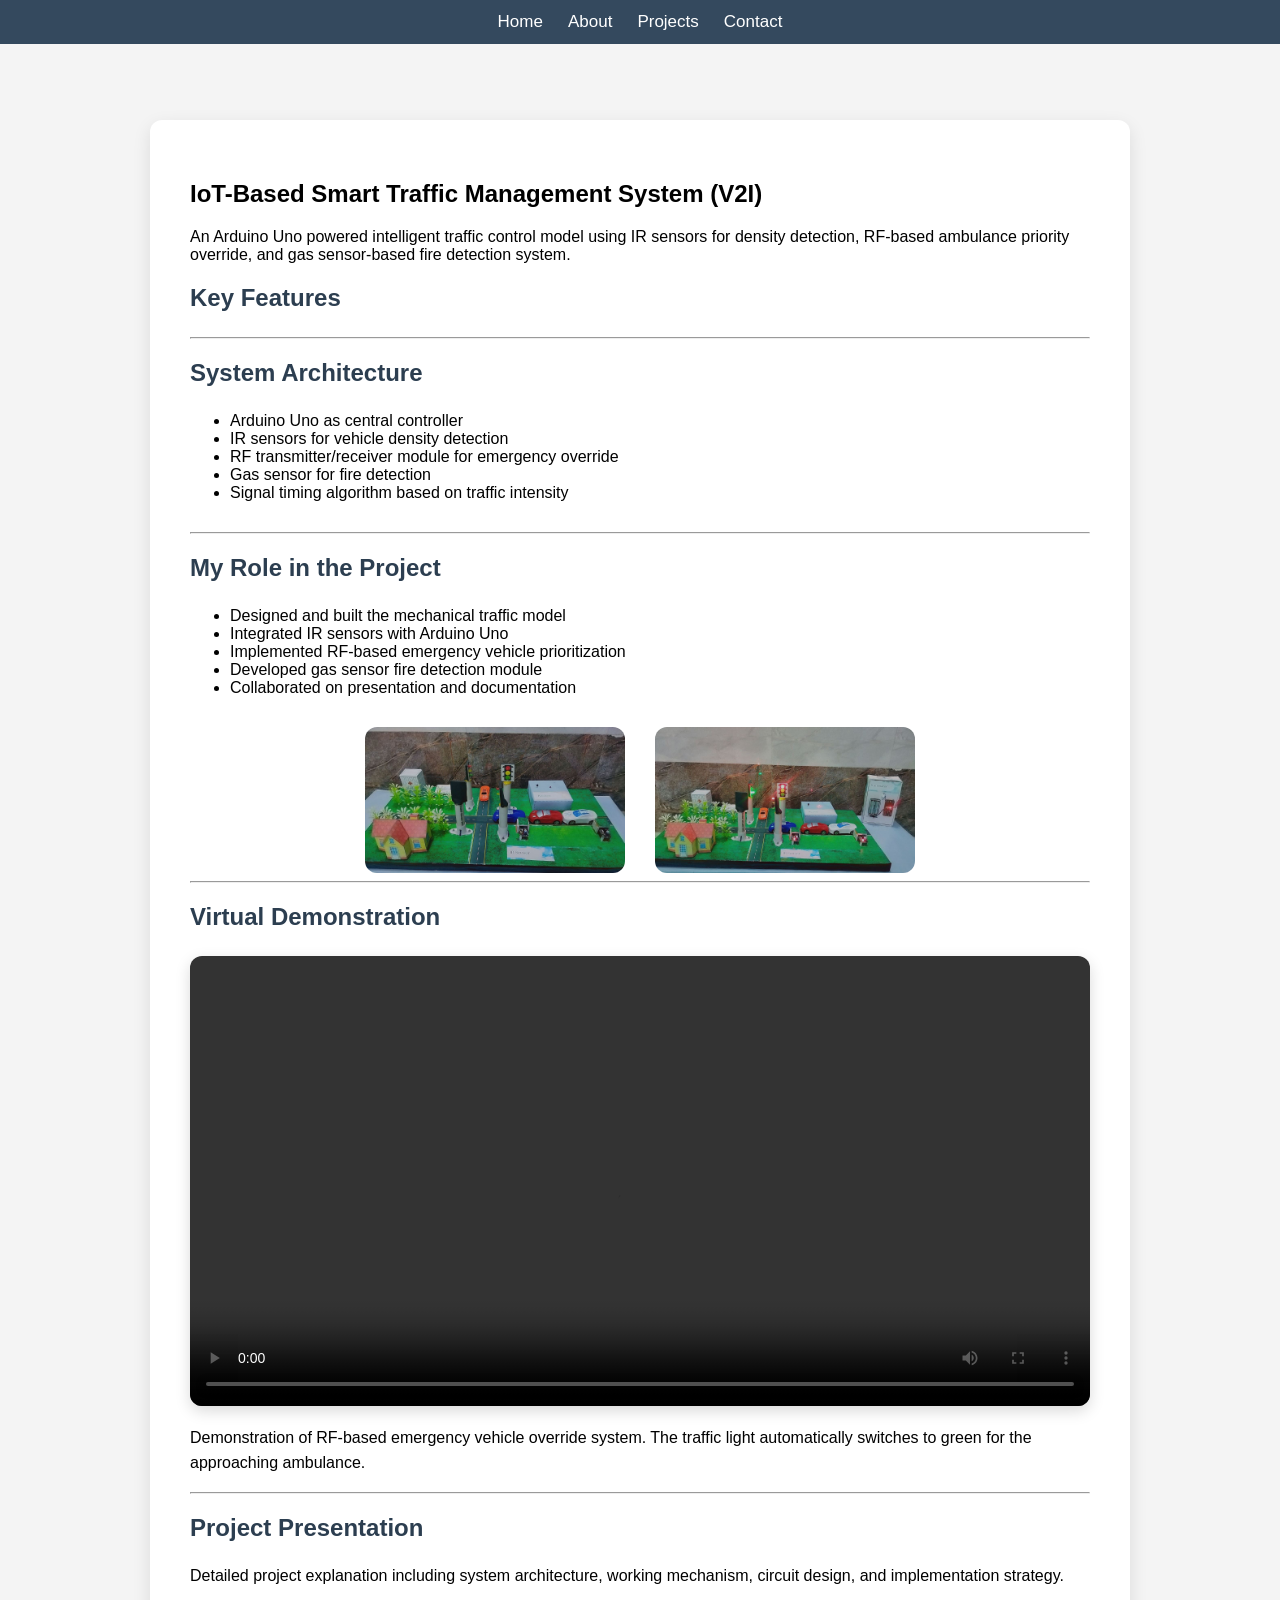
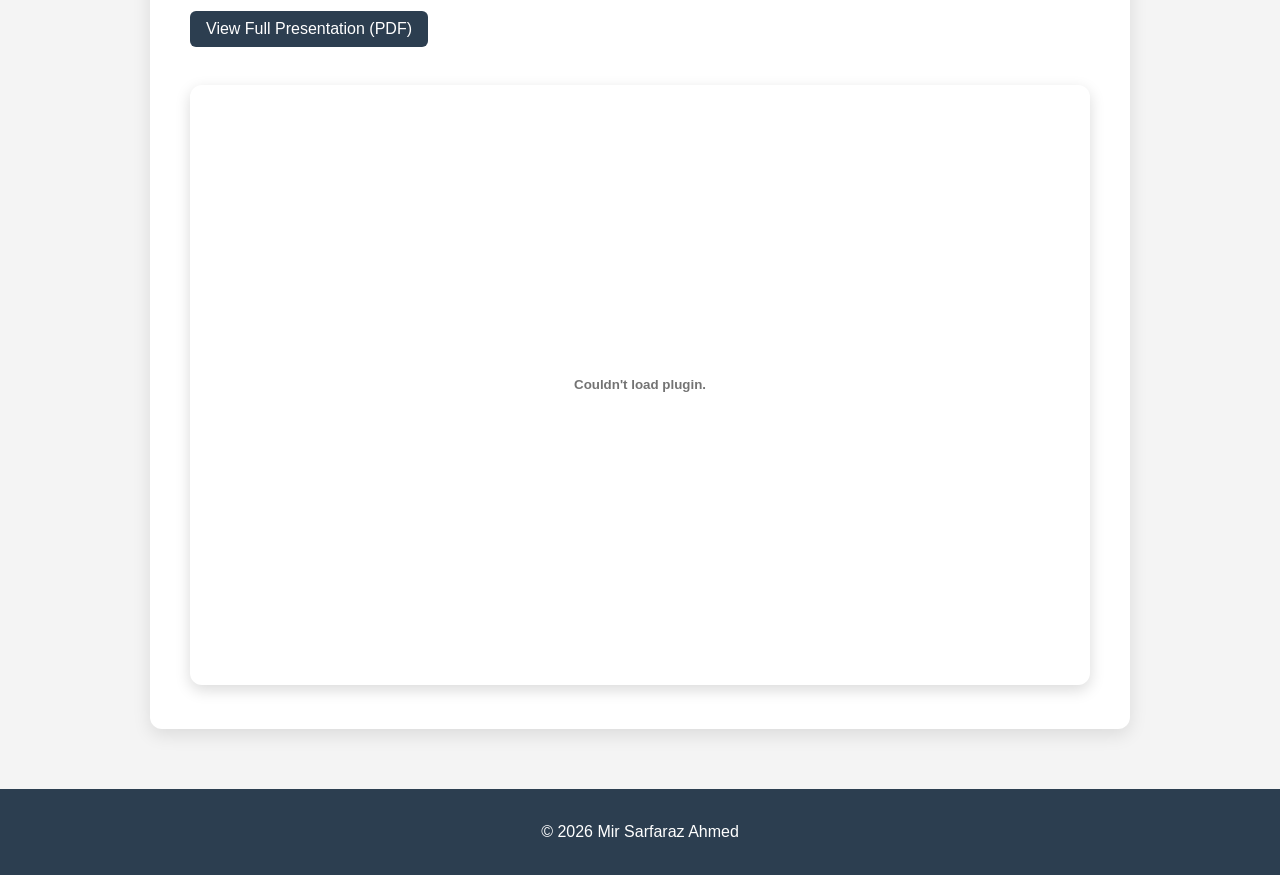
==== traffic-project.html @ 37bd31b3 "Update traffic-project.html" ====
<!DOCTYPE html>
<html lang="en">

<head>
<meta charset="UTF-8">
<meta name="viewport" content="width=device-width, initial-scale=1.0">
<title>Smart Traffic Management System</title>
<link rel="stylesheet" href="style.css">
</head>

<body>

<!-- NAVBAR -->
<nav>
<ul>
<li><a href="index.html">Home</a></li>
<li><a href="index.html#about">About</a></li>
<li><a href="index.html#projects">Projects</a></li>
<li><a href="index.html#contact">Contact</a></li>
</ul>
</nav>

<!-- PROJECT CONTENT -->
<section class="project-page">

<h1>IoT-Based Smart Traffic Management System (V2I)</h1>

<p>
An Arduino Uno powered intelligent traffic control model using IR sensors
for density detection, RF-based ambulance priority override,
and gas sensor-based fire detection system.
</p>

<h2>Key Features</h2>
<hr>

<h2>System Architecture</h2>

<ul>
<li>Arduino Uno as central controller</li>
<li>IR sensors for vehicle density detection</li>
<li>RF transmitter/receiver module for emergency override</li>
<li>Gas sensor for fire detection</li>
<li>Signal timing algorithm based on traffic intensity</li>
</ul>

<hr>

<h2>My Role in the Project</h2>

<ul>
<li>Designed and built the mechanical traffic model</li>
<li>Integrated IR sensors with Arduino Uno</li>
<li>Implemented RF-based emergency vehicle prioritization</li>
<li>Developed gas sensor fire detection module</li>
<li>Collaborated on presentation and documentation</li>
</ul>

<!-- IMAGES -->
<div class="project-images">
<img src="traffic1.jpg" alt="Traffic Model 1">
<img src="traffic2.jpg" alt="Traffic Model 2">
</div>

<hr>

<h2>Virtual Demonstration</h2>

<div class="media-box">

<video controls>
<source src="emergency-demo.mp4" type="video/mp4">
Your browser does not support the video tag.
</video>

<p class="media-caption">
Demonstration of RF-based emergency vehicle override system.
The traffic light automatically switches to green for the approaching ambulance.
</p>

</div>

<hr>

<h2>Project Presentation</h2>

<div class="media-box">

<p>
Detailed project explanation including system architecture,
working mechanism, circuit design, and implementation strategy.
</p>

<a href="ppt.pdf" target="_blank" class="btn">
View Full Presentation (PDF)
</a>

<br><br>

<embed src="ppt.pdf"
type="application/pdf"
width="100%"
height="600px">

</div>

</section>

<footer>
<p>© 2026 Mir Sarfaraz Ahmed</p>
</footer>

</body>
</html>
---- style.css ----
html{
scroll-behavior:smooth;
}

body{
margin:0;
padding-top:60px;
font-family:Arial, Helvetica, sans-serif;
background:#f4f4f4;
}

/* NAVBAR */
nav{
background:#34495e;
padding:12px 0;
position:fixed;
width:100%;
top:0;
left:0;
z-index:1000;
}

nav ul{
display:flex;
justify-content:center;
list-style:none;
margin:0;
padding:0;
gap:25px;
}

nav a{
color:white;
text-decoration:none;
font-size:17px;
}

nav a:hover{
color:#f1c40f;
}

/* HERO */
header{
background:#2c3e50;
color:white;
padding:40px 20px;
text-align:center;
}

.hero{
display:flex;
justify-content:center;
align-items:center;
gap:25px;
flex-wrap:wrap;
}

.profile-img{
width:150px;
height:150px;
border-radius:50%;
object-fit:cover;
border:4px solid white;
}

.social-btn{
display:inline-block;
margin:6px;
padding:7px 14px;
background:#f1c40f;
color:black;
text-decoration:none;
border-radius:6px;
font-size:14px;
}

.social-btn:hover{
background:white;
color:#2c3e50;
}

/* SECTIONS */
section{
padding:40px 25px;
margin:25px;
background:white;
border-radius:12px;
box-shadow:0 6px 18px rgba(0,0,0,0.08);
}

h2{
color:#2c3e50;
margin-bottom:25px;
}

/* ABOUT SECTION */
.about-wrapper{
display:flex;
justify-content:center;
align-items:flex-start;
gap:70px;
max-width:1100px;
margin:auto;
flex-wrap:wrap;
}

.about-left{
flex:1;
max-width:650px;
line-height:1.9;
font-size:16px;
}

.about-left p{
margin-bottom:18px;
}

.about-right{
width:300px;
background:#2c3e50;
padding:28px;
border-radius:12px;
color:white;
box-shadow:0 8px 20px rgba(0,0,0,0.12);
}

.about-right h3{
margin-bottom:18px;
}

.skill{
background:#f1c40f;
color:black;
padding:10px;
margin-bottom:10px;
border-radius:8px;
font-weight:500;
text-align:center;
transition:0.3s;
}

.skill:hover{
transform:translateY(-3px);
}

/* PROJECTS */
.project-container{
display:flex;
justify-content:center;
gap:30px;
flex-wrap:wrap;
}

.project-card{
background:#ecf0f1;
padding:22px;
border-radius:12px;
width:260px;
text-align:center;
box-shadow:0 4px 12px rgba(0,0,0,0.08);
transition:0.3s;
}

.project-card:hover{
transform:translateY(-6px);
box-shadow:0 10px 22px rgba(0,0,0,0.15);
}

.btn{
display:inline-block;
padding:9px 16px;
background:#2c3e50;
color:white;
text-decoration:none;
border-radius:6px;
margin-top:10px;
}

.btn:hover{
background:#f1c40f;
color:black;
}

/* PROJECT PAGE */
.project-page{
max-width:900px;
margin:60px auto;
background:white;
padding:40px;
border-radius:12px;
box-shadow:0 6px 18px rgba(0,0,0,0.1);
}

.project-page ul{
margin-top:15px;
margin-bottom:30px;
}

.project-images{
display:flex;
gap:30px;
justify-content:center;
margin-top:25px;
flex-wrap:wrap;
}

.project-images img{
width:260px;
border-radius:12px;
transition:transform 0.3s ease, box-shadow 0.3s ease;
}

.project-images img:hover{
transform:scale(1.05);
box-shadow:0 10px 20px rgba(0,0,0,0.2);
}

/* MEDIA (VIDEO + PDF) */
.media-box{
margin-top:25px;
}

.media-box video{
width:100%;
border-radius:12px;
box-shadow:0 5px 15px rgba(0,0,0,0.15);
}

.media-caption{
margin-top:15px;
line-height:1.6;
}

.media-box embed{
margin-top:20px;
border-radius:12px;
box-shadow:0 5px 15px rgba(0,0,0,0.15);
}

/* PROJECT HERO BANNER */
.project-hero{
background:linear-gradient(135deg,#2c3e50,#4ca1af);
color:white;
text-align:center;
padding:60px 20px;
border-radius:12px;
margin:40px auto;
max-width:1000px;
}

.project-hero h1{
font-size:36px;
margin-bottom:10px;
}

.project-hero p{
font-size:18px;
opacity:0.9;
}

/* CONTACT */
.contact-form{
display:flex;
flex-direction:column;
max-width:420px;
margin:auto;
}

.contact-form input,
.contact-form textarea{
margin:8px 0;
padding:10px;
border-radius:6px;
border:1px solid #ccc;
}

.contact-form button{
padding:10px;
background:#2c3e50;
color:white;
border:none;
border-radius:6px;
cursor:pointer;
}

.contact-form button:hover{
background:#f1c40f;
color:black;
}

#form-status{
text-align:center;
margin-top:10px;
font-weight:bold;
}

/* FOOTER */
footer{
text-align:center;
padding:18px;
background:#2c3e50;
color:white;
margin-top:30px;
}

/* RESPONSIVE */
@media (max-width:768px){

.about-wrapper{
flex-direction:column;
align-items:center;
}

.about-right{
width:100%;
margin-top:20px;
}

nav ul{
flex-direction:column;
gap:10px;
}

section{
margin:15px;
padding:25px;
}

.project-images{
flex-direction:column;
align-items:center;
}
}
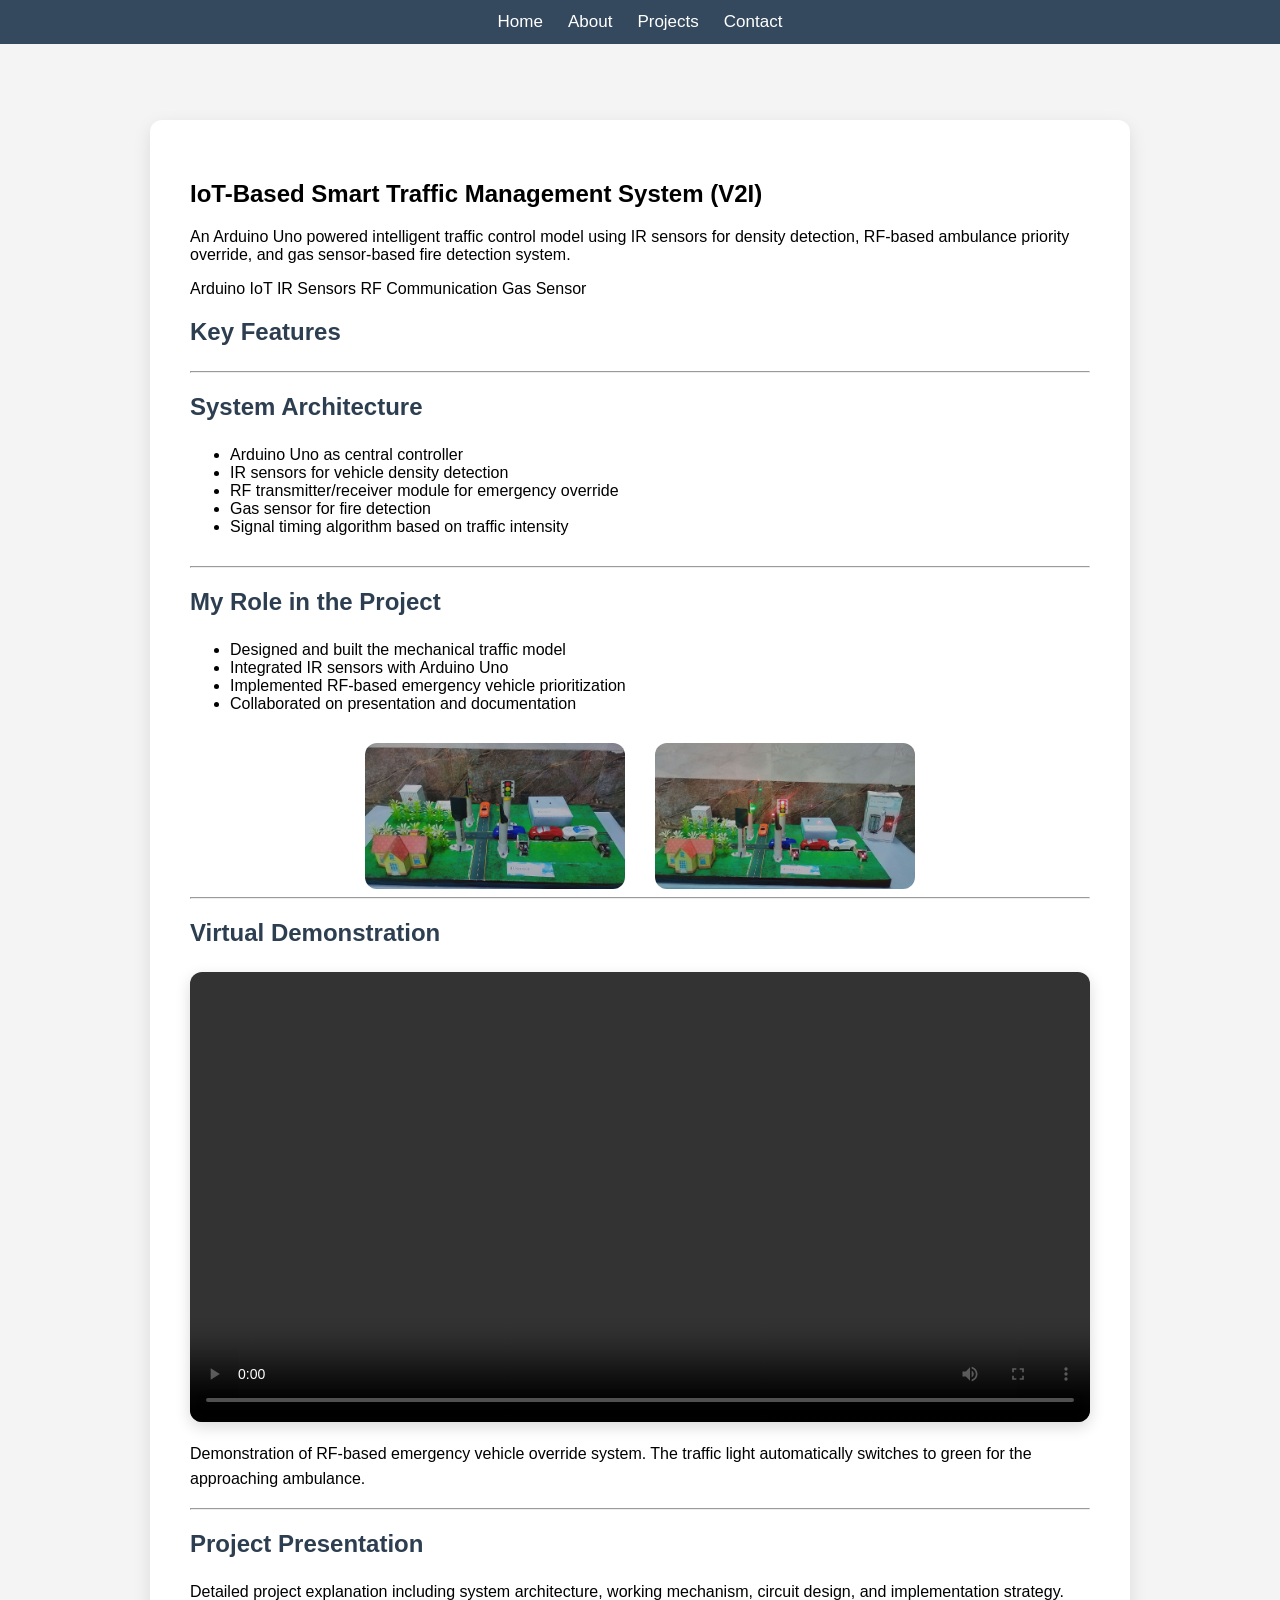
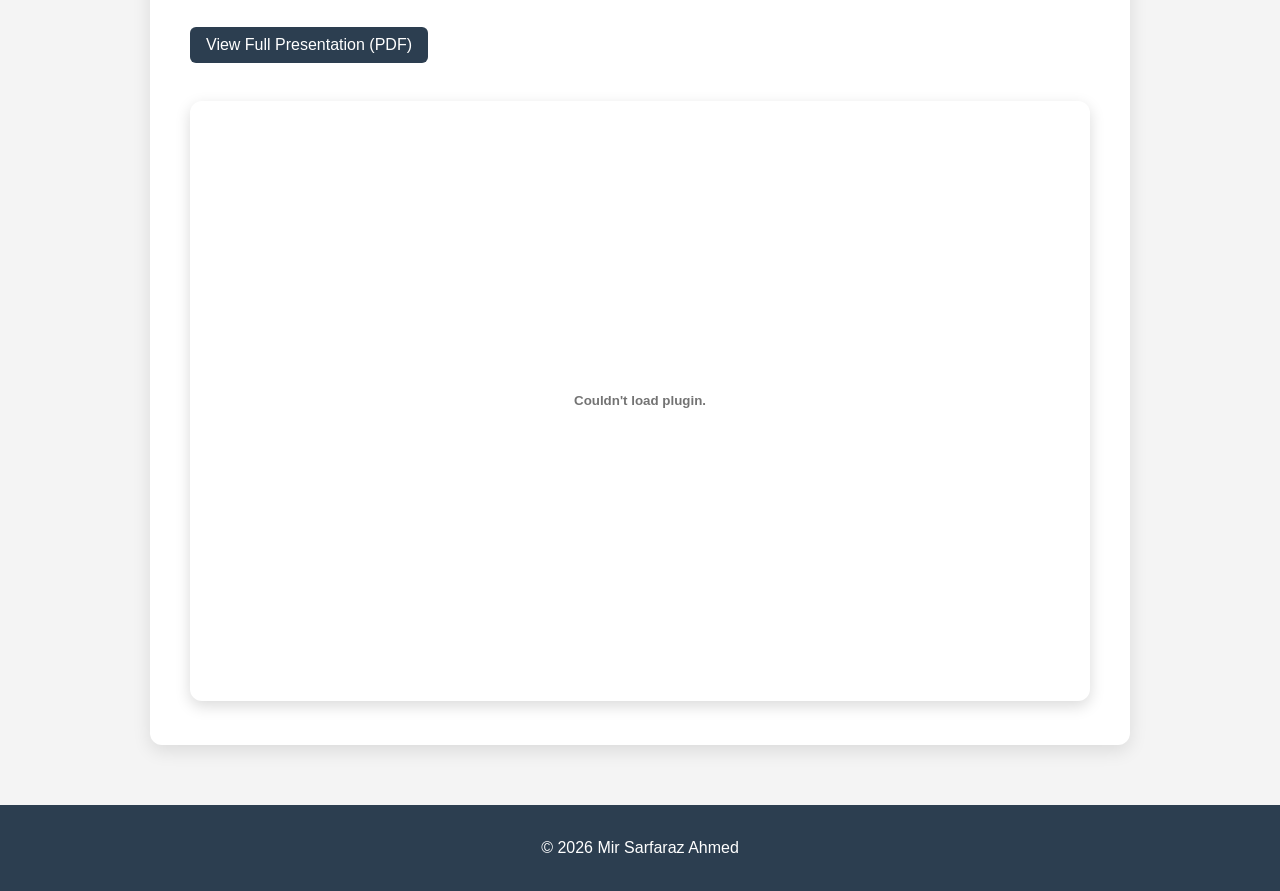
==== commit c13a4f61: "Update traffic-project.html" ====
--- a/traffic-project.html
+++ b/traffic-project.html
@@ -31,6 +31,14 @@
 and gas sensor-based fire detection system.
 </p>
 
+<div class="tech-stack">
+<span>Arduino</span>
+<span>IoT</span>
+<span>IR Sensors</span>
+<span>RF Communication</span>
+<span>Gas Sensor</span>
+</div>
+
 <h2>Key Features</h2>
 <hr>
 
@@ -52,7 +60,6 @@
 <li>Designed and built the mechanical traffic model</li>
 <li>Integrated IR sensors with Arduino Uno</li>
 <li>Implemented RF-based emergency vehicle prioritization</li>
-<li>Developed gas sensor fire detection module</li>
 <li>Collaborated on presentation and documentation</li>
 </ul>
 
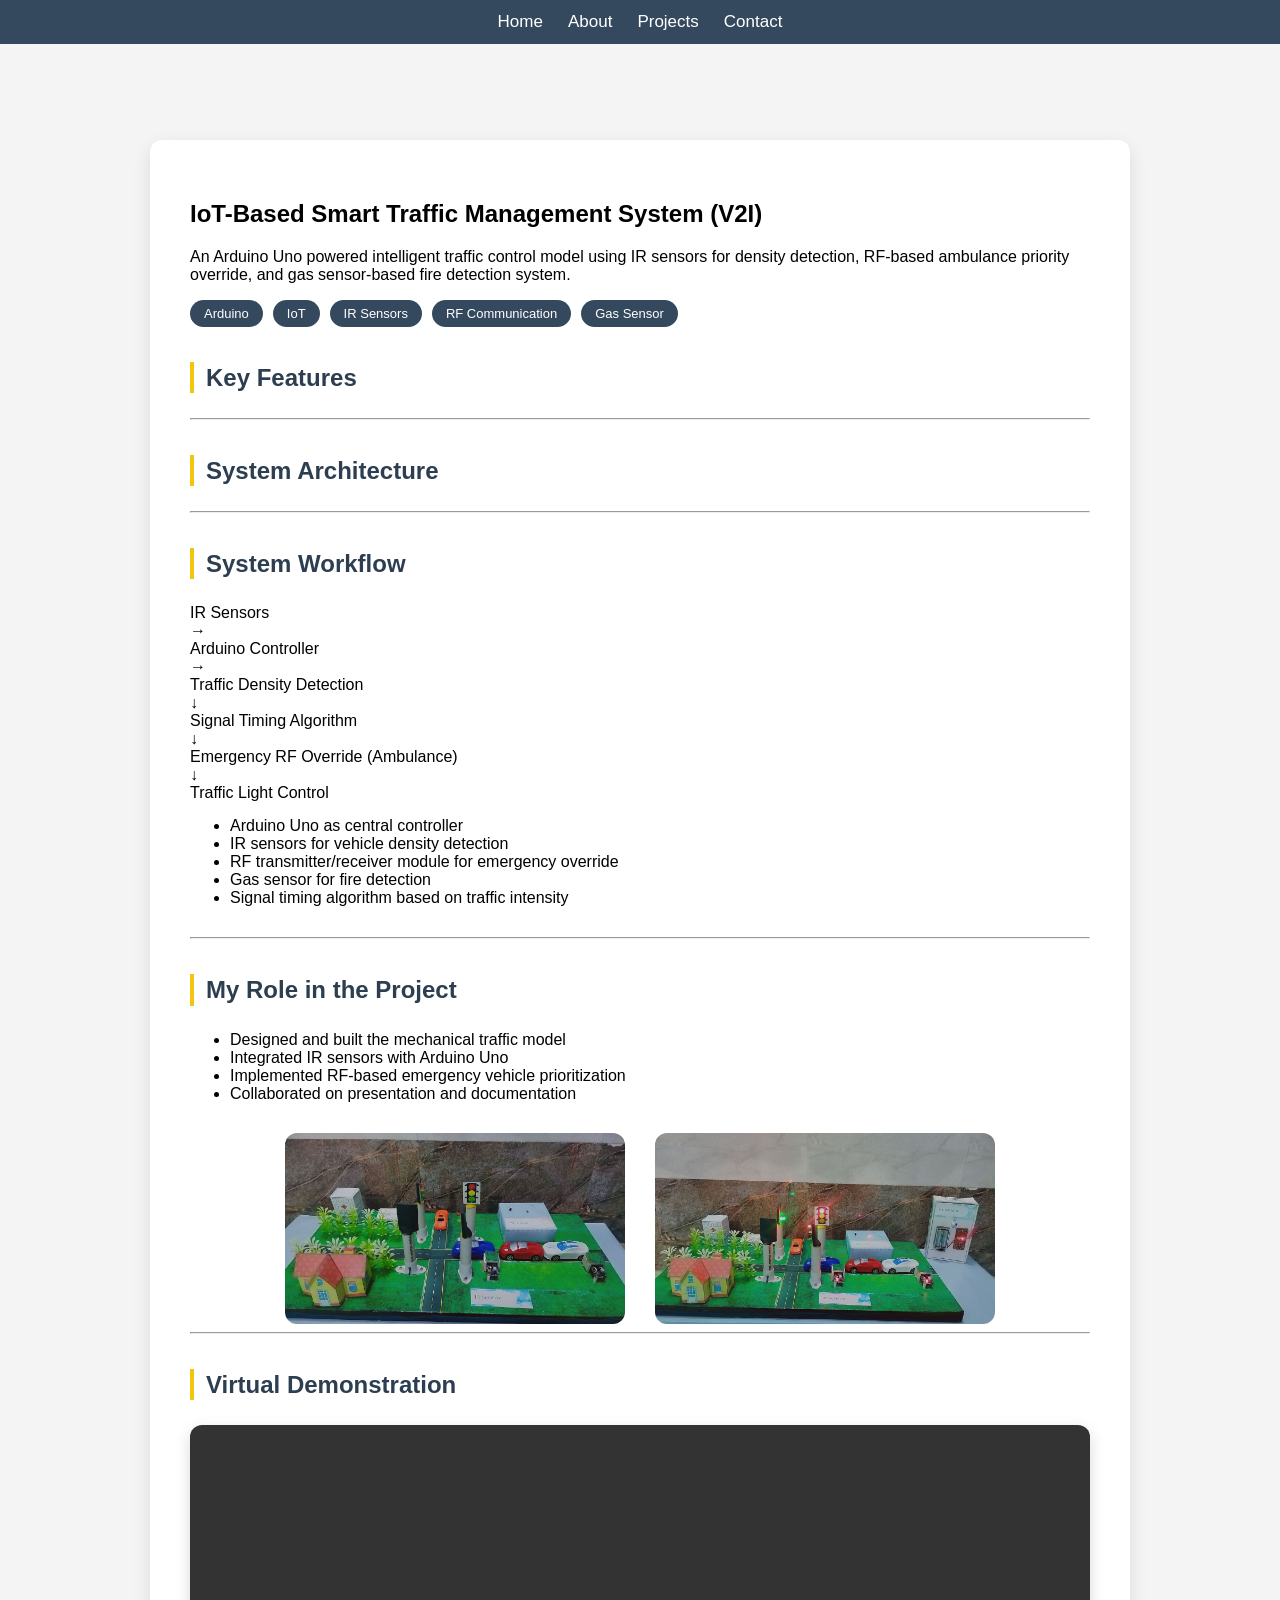
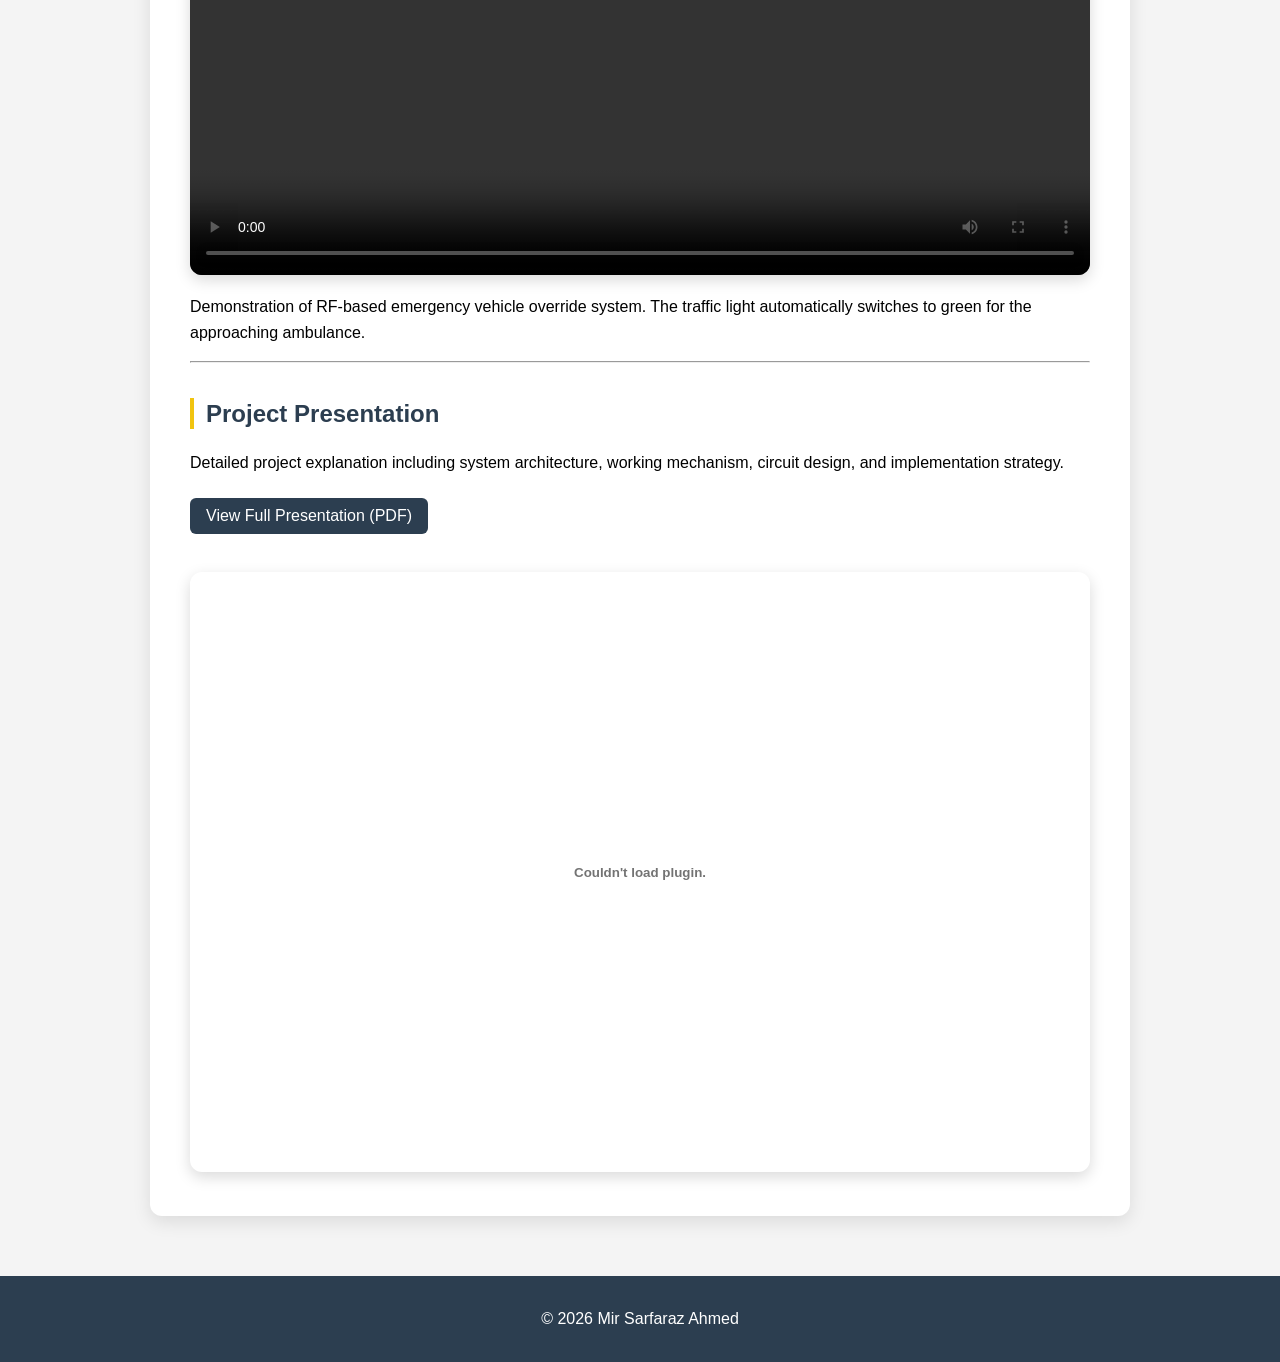
==== commit 412c57b6: "Update traffic-project.html" ====
--- a/traffic-project.html
+++ b/traffic-project.html
@@ -43,6 +43,31 @@
 <hr>
 
 <h2>System Architecture</h2>
+
+<hr>
+
+<h2>System Workflow</h2>
+
+<div class="workflow">
+
+<div>IR Sensors</div>
+<span>→</span>
+
+<div>Arduino Controller</div>
+<span>→</span>
+
+<div>Traffic Density Detection</div>
+<span>↓</span>
+
+<div>Signal Timing Algorithm</div>
+<span>↓</span>
+
+<div>Emergency RF Override (Ambulance)</div>
+<span>↓</span>
+
+<div>Traffic Light Control</div>
+
+</div>
 
 <ul>
 <li>Arduino Uno as central controller</li>
--- a/style.css
+++ b/style.css
@@ -4,9 +4,12 @@
 
 body{
 margin:0;
-padding-top:60px;
+padding:0;
+padding-top:80px;
 font-family:Arial, Helvetica, sans-serif;
 background:#f4f4f4;
+width:100%;
+overflow-x:hidden;
 }
 
 /* NAVBAR */
@@ -23,6 +26,7 @@
 nav ul{
 display:flex;
 justify-content:center;
+flex-wrap:wrap;
 list-style:none;
 margin:0;
 padding:0;
@@ -53,6 +57,9 @@
 align-items:center;
 gap:25px;
 flex-wrap:wrap;
+text-align:center;
+max-width:900px;
+margin:auto;
 }
 
 .profile-img{
@@ -65,8 +72,8 @@
 
 .social-btn{
 display:inline-block;
-margin:6px;
-padding:7px 14px;
+margin:8px 6px;
+padding:8px 16px;
 background:#f1c40f;
 color:black;
 text-decoration:none;
@@ -82,7 +89,8 @@
 /* SECTIONS */
 section{
 padding:40px 25px;
-margin:25px;
+margin:25px auto;
+width:calc(100% - 40px);
 background:white;
 border-radius:12px;
 box-shadow:0 6px 18px rgba(0,0,0,0.08);
@@ -117,11 +125,13 @@
 
 .about-right{
 width:300px;
+max-width:100%;
 background:#2c3e50;
 padding:28px;
 border-radius:12px;
 color:white;
 box-shadow:0 8px 20px rgba(0,0,0,0.12);
+box-sizing:border-box;
 }
 
 .about-right h3{
@@ -137,6 +147,8 @@
 font-weight:500;
 text-align:center;
 transition:0.3s;
+width:100%;
+box-sizing:border-box;
 }
 
 .skill:hover{
@@ -200,22 +212,22 @@
 display:flex;
 gap:30px;
 justify-content:center;
-margin-top:25px;
+margin-top:30px;
 flex-wrap:wrap;
 }
 
 .project-images img{
-width:260px;
+width:340px;
 border-radius:12px;
 transition:transform 0.3s ease, box-shadow 0.3s ease;
 }
 
 .project-images img:hover{
-transform:scale(1.05);
-box-shadow:0 10px 20px rgba(0,0,0,0.2);
-}
-
-/* MEDIA (VIDEO + PDF) */
+transform:scale(1.06);
+box-shadow:0 12px 25px rgba(0,0,0,0.25);
+}
+
+/* MEDIA */
 .media-box{
 margin-top:25px;
 }
@@ -235,27 +247,6 @@
 margin-top:20px;
 border-radius:12px;
 box-shadow:0 5px 15px rgba(0,0,0,0.15);
-}
-
-/* PROJECT HERO BANNER */
-.project-hero{
-background:linear-gradient(135deg,#2c3e50,#4ca1af);
-color:white;
-text-align:center;
-padding:60px 20px;
-border-radius:12px;
-margin:40px auto;
-max-width:1000px;
-}
-
-.project-hero h1{
-font-size:36px;
-margin-bottom:10px;
-}
-
-.project-hero p{
-font-size:18px;
-opacity:0.9;
 }
 
 /* CONTACT */
@@ -303,31 +294,97 @@
 margin-top:30px;
 }
 
-/* RESPONSIVE */
+/* TECH STACK */
+.tech-stack{
+margin-top:15px;
+display:flex;
+flex-wrap:wrap;
+gap:10px;
+}
+
+.tech-stack span{
+background:#34495e;
+color:white;
+padding:6px 14px;
+border-radius:20px;
+font-size:13px;
+font-weight:500;
+display:inline-block;
+transition:all 0.25s ease;
+cursor:pointer;
+}
+
+.tech-stack span:hover{
+background:#f1c40f;
+color:black;
+transform:translateY(-3px);
+box-shadow:0 6px 12px rgba(0,0,0,0.15);
+}
+
+/* MOBILE RESPONSIVE */
+
 @media (max-width:768px){
+
+body{
+padding-top:90px;
+}
+
+.hero{
+flex-direction:column;
+}
 
 .about-wrapper{
 flex-direction:column;
-align-items:center;
+align-items:stretch;
+gap:25px;
+width:100%;
+}
+
+.about-left{
+max-width:100%;
 }
 
 .about-right{
 width:100%;
-margin-top:20px;
+max-width:100%;
+padding:18px;
+margin-top:10px;
+box-sizing:border-box;
+}
+
+section{
+margin:12px;
+padding:20px;
+width:auto;
 }
 
 nav ul{
-flex-direction:column;
-gap:10px;
-}
-
-section{
-margin:15px;
-padding:25px;
-}
-
-.project-images{
-flex-direction:column;
-align-items:center;
-}
-}
+flex-direction:row;
+justify-content:center;
+flex-wrap:wrap;
+gap:15px;
+}
+
+nav a{
+font-size:15px;
+}
+
+.skill{
+font-size:14px;
+padding:9px;
+}
+
+.project-images img{
+width:100%;
+}
+
+}
+
+.project-page h2{
+border-left:4px solid #f1c40f;
+padding-left:12px;
+margin-top:35px;
+line-height:1.3;
+}
+
+
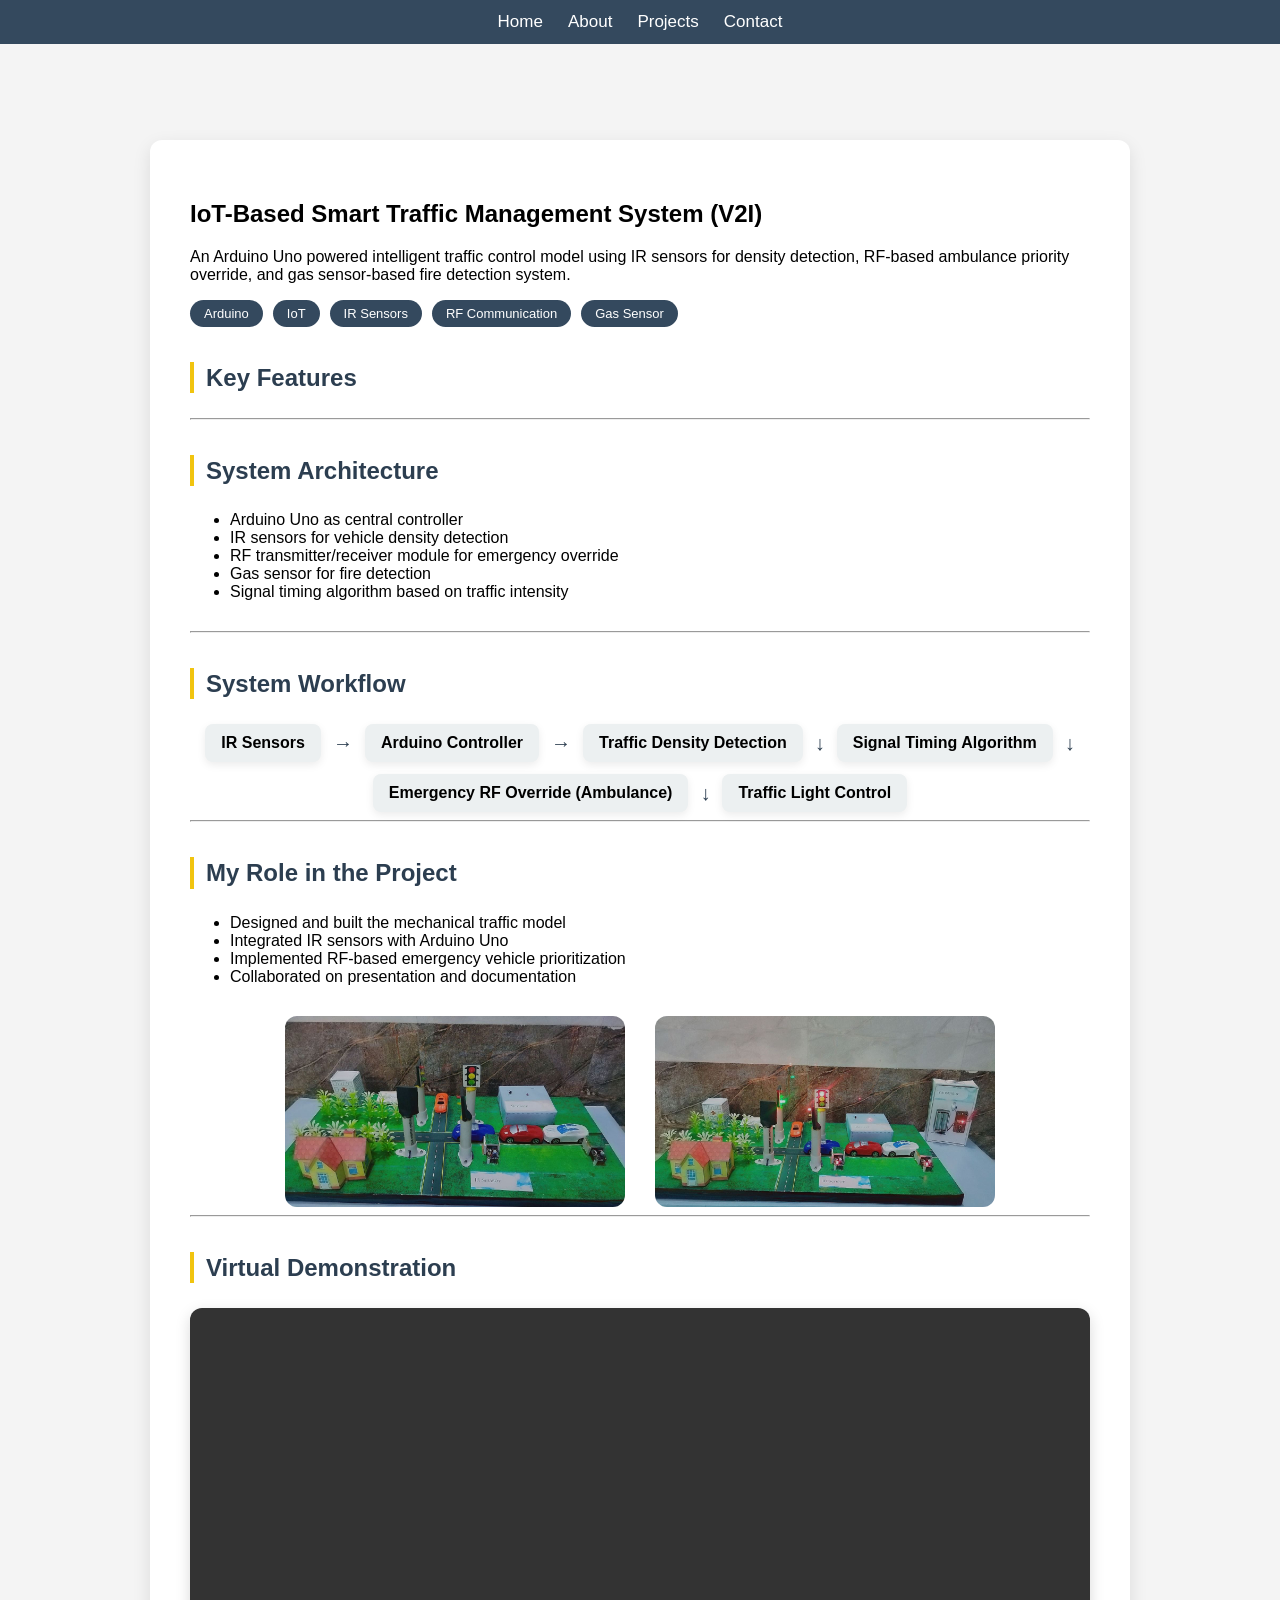
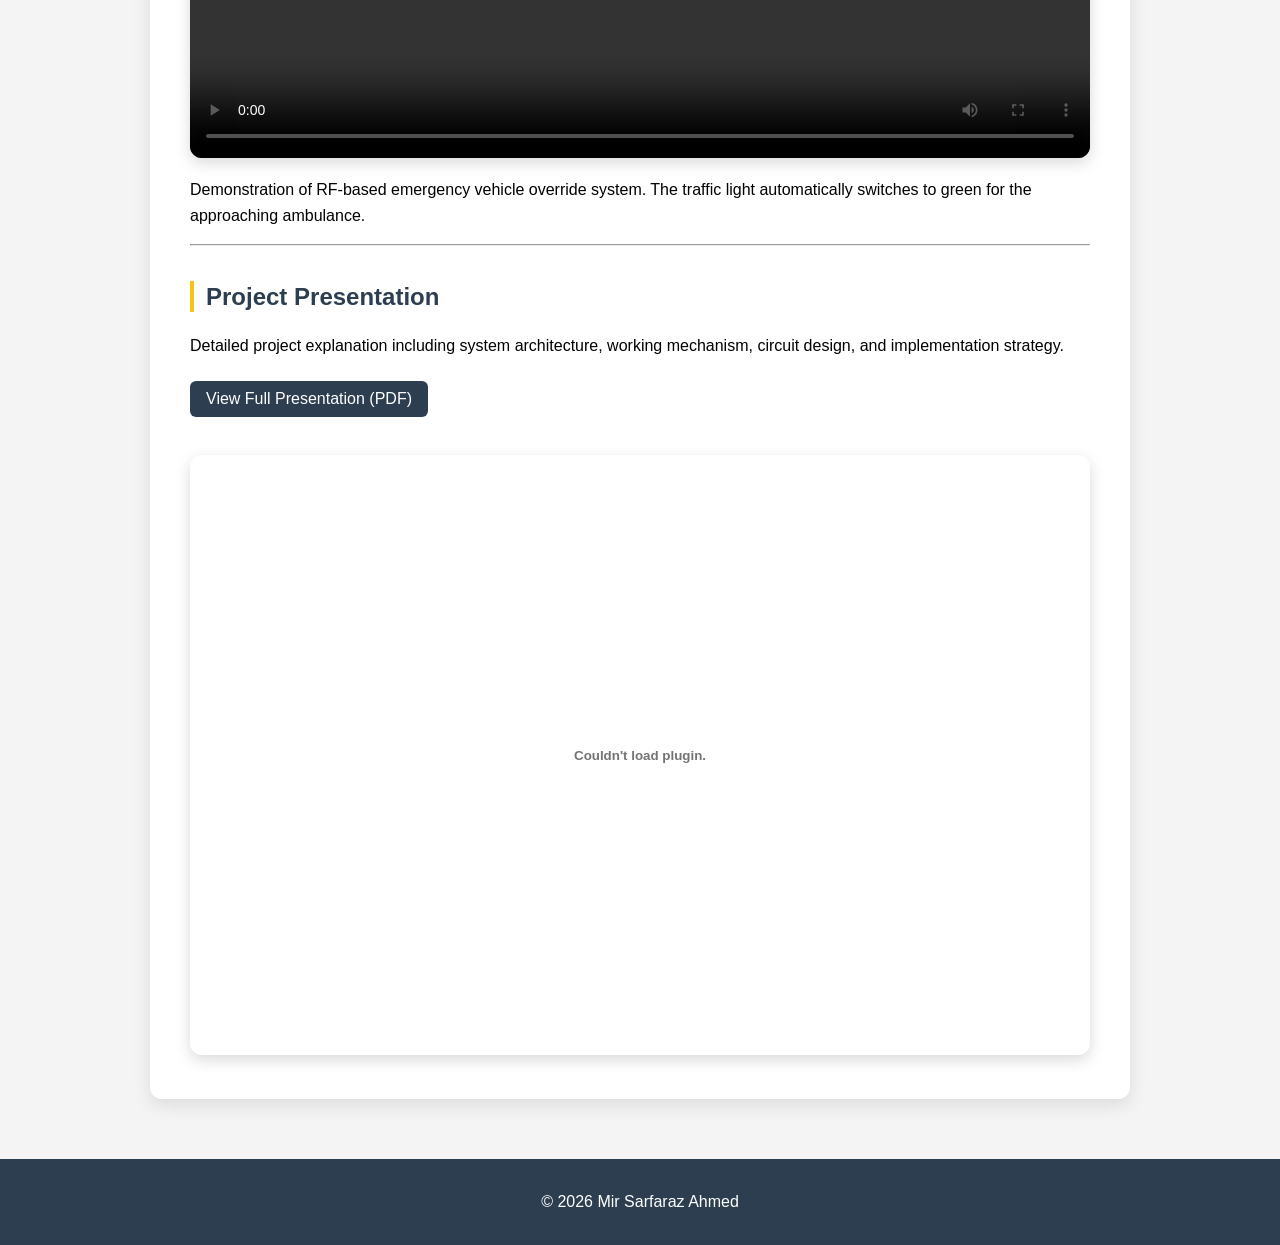
==== commit 07a702c9: "Update traffic-project.html" ====
--- a/traffic-project.html
+++ b/traffic-project.html
@@ -44,6 +44,14 @@
 
 <h2>System Architecture</h2>
 
+<ul>
+<li>Arduino Uno as central controller</li>
+<li>IR sensors for vehicle density detection</li>
+<li>RF transmitter/receiver module for emergency override</li>
+<li>Gas sensor for fire detection</li>
+<li>Signal timing algorithm based on traffic intensity</li>
+</ul>
+
 <hr>
 
 <h2>System Workflow</h2>
@@ -68,14 +76,6 @@
 <div>Traffic Light Control</div>
 
 </div>
-
-<ul>
-<li>Arduino Uno as central controller</li>
-<li>IR sensors for vehicle density detection</li>
-<li>RF transmitter/receiver module for emergency override</li>
-<li>Gas sensor for fire detection</li>
-<li>Signal timing algorithm based on traffic intensity</li>
-</ul>
 
 <hr>
 
--- a/style.css
+++ b/style.css
@@ -387,4 +387,28 @@
 line-height:1.3;
 }
 
-
+/* SYSTEM WORKFLOW */
+
+.workflow{
+display:flex;
+flex-wrap:wrap;
+justify-content:center;
+align-items:center;
+gap:12px;
+margin-top:20px;
+font-weight:600;
+}
+
+.workflow div{
+background:#ecf0f1;
+padding:10px 16px;
+border-radius:8px;
+box-shadow:0 3px 8px rgba(0,0,0,0.08);
+}
+
+.workflow span{
+font-size:20px;
+font-weight:bold;
+color:#2c3e50;
+}
+
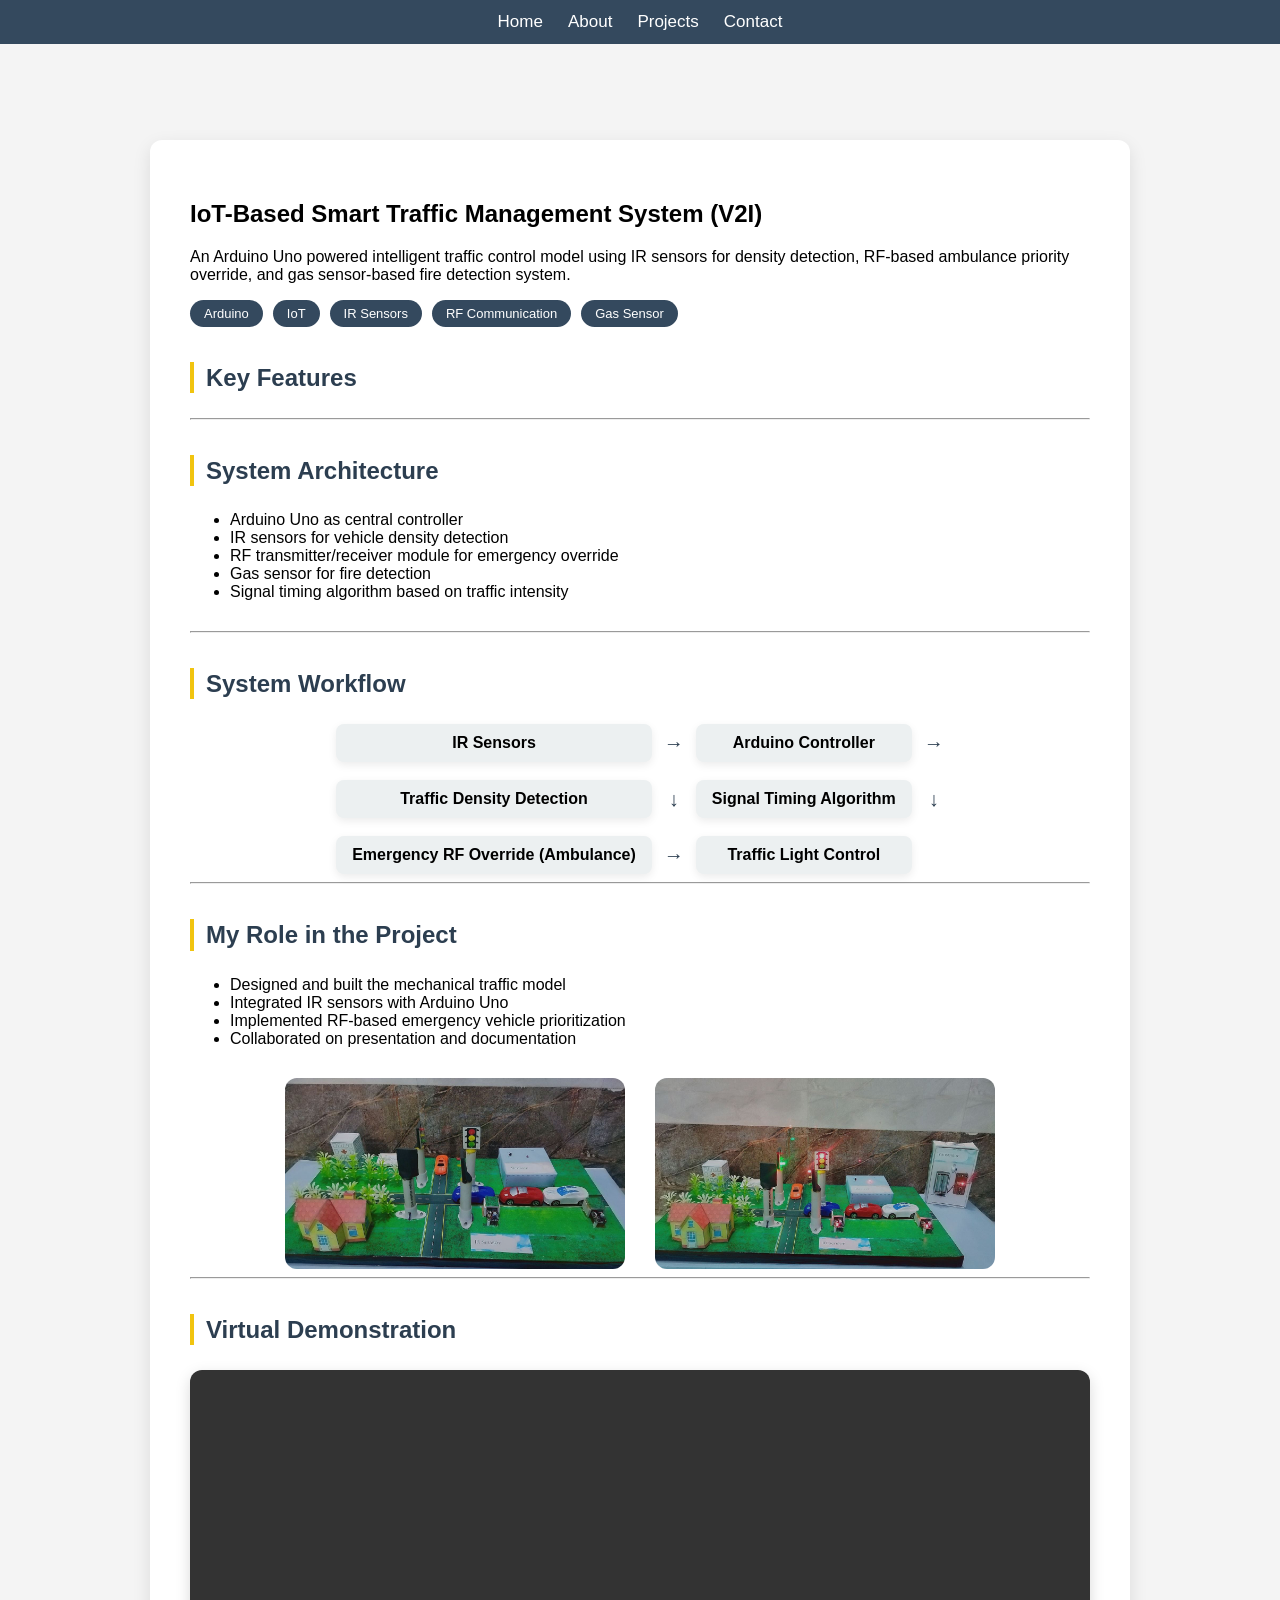
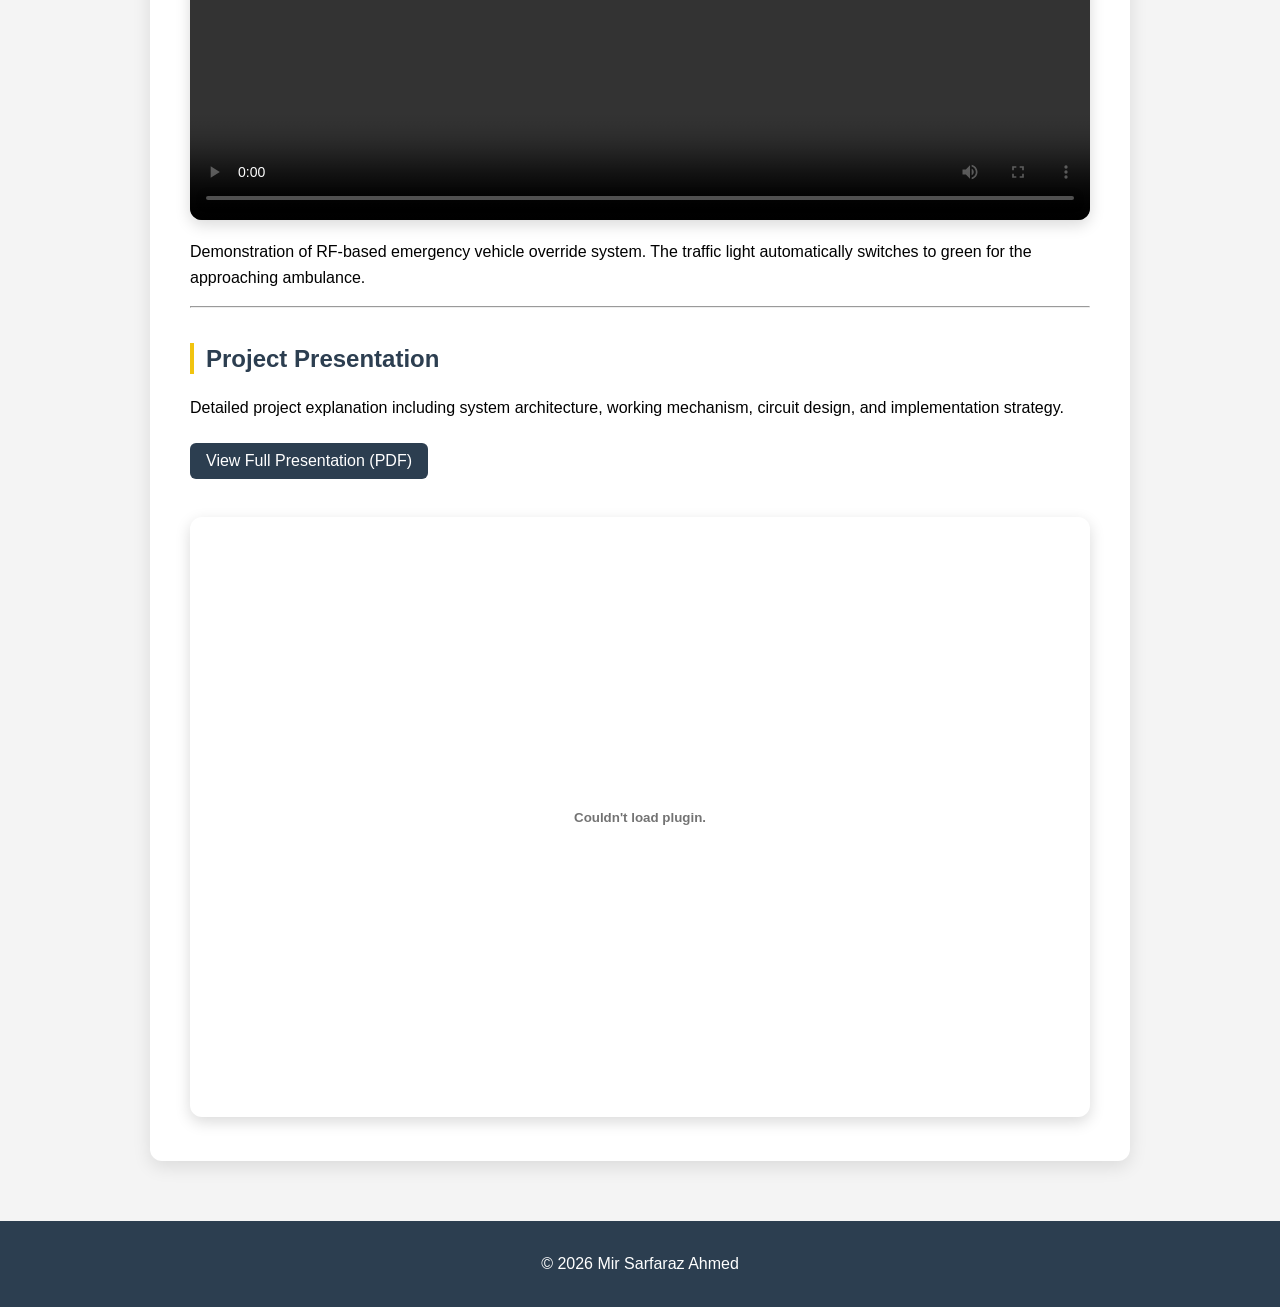
==== commit 67e6ca44: "Update emergency override indicator in HTML" ====
--- a/traffic-project.html
+++ b/traffic-project.html
@@ -71,7 +71,7 @@
 <span>↓</span>
 
 <div>Emergency RF Override (Ambulance)</div>
-<span>↓</span>
+<span>→</span>
 
 <div>Traffic Light Control</div>
 
--- a/style.css
+++ b/style.css
@@ -90,7 +90,7 @@
 section{
 padding:40px 25px;
 margin:25px auto;
-width:calc(100% - 40px);
+max-width:1100px;
 background:white;
 border-radius:12px;
 box-shadow:0 6px 18px rgba(0,0,0,0.08);
@@ -390,12 +390,13 @@
 /* SYSTEM WORKFLOW */
 
 .workflow{
-display:flex;
-flex-wrap:wrap;
+display:grid;
+grid-template-columns: repeat(4, auto);
 justify-content:center;
 align-items:center;
-gap:12px;
-margin-top:20px;
+gap:18px 12px;
+margin-top:25px;
+text-align:center;
 font-weight:600;
 }
 
@@ -404,11 +405,15 @@
 padding:10px 16px;
 border-radius:8px;
 box-shadow:0 3px 8px rgba(0,0,0,0.08);
+transition:0.25s;
+}
+
+.workflow div:hover{
+transform:translateY(-3px);
+box-shadow:0 8px 18px rgba(0,0,0,0.18);
 }
 
 .workflow span{
 font-size:20px;
-font-weight:bold;
 color:#2c3e50;
 }
-
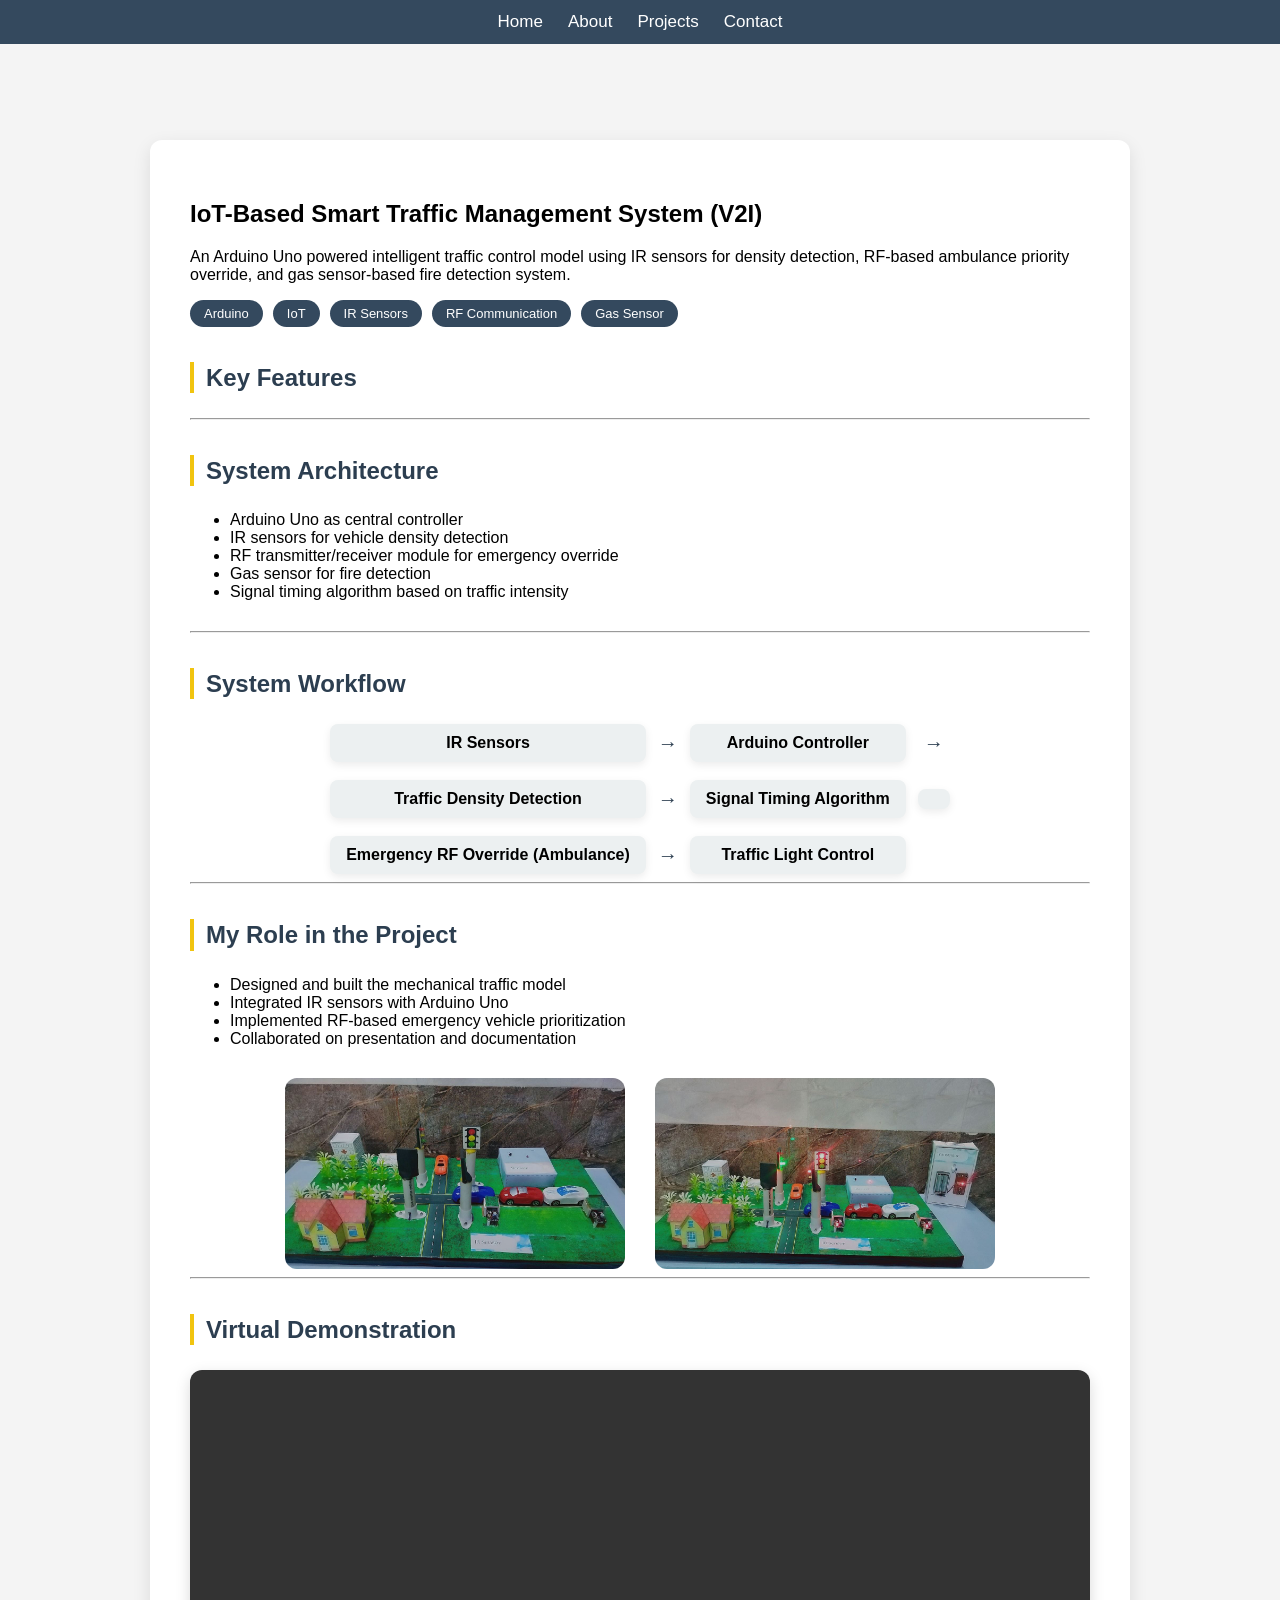
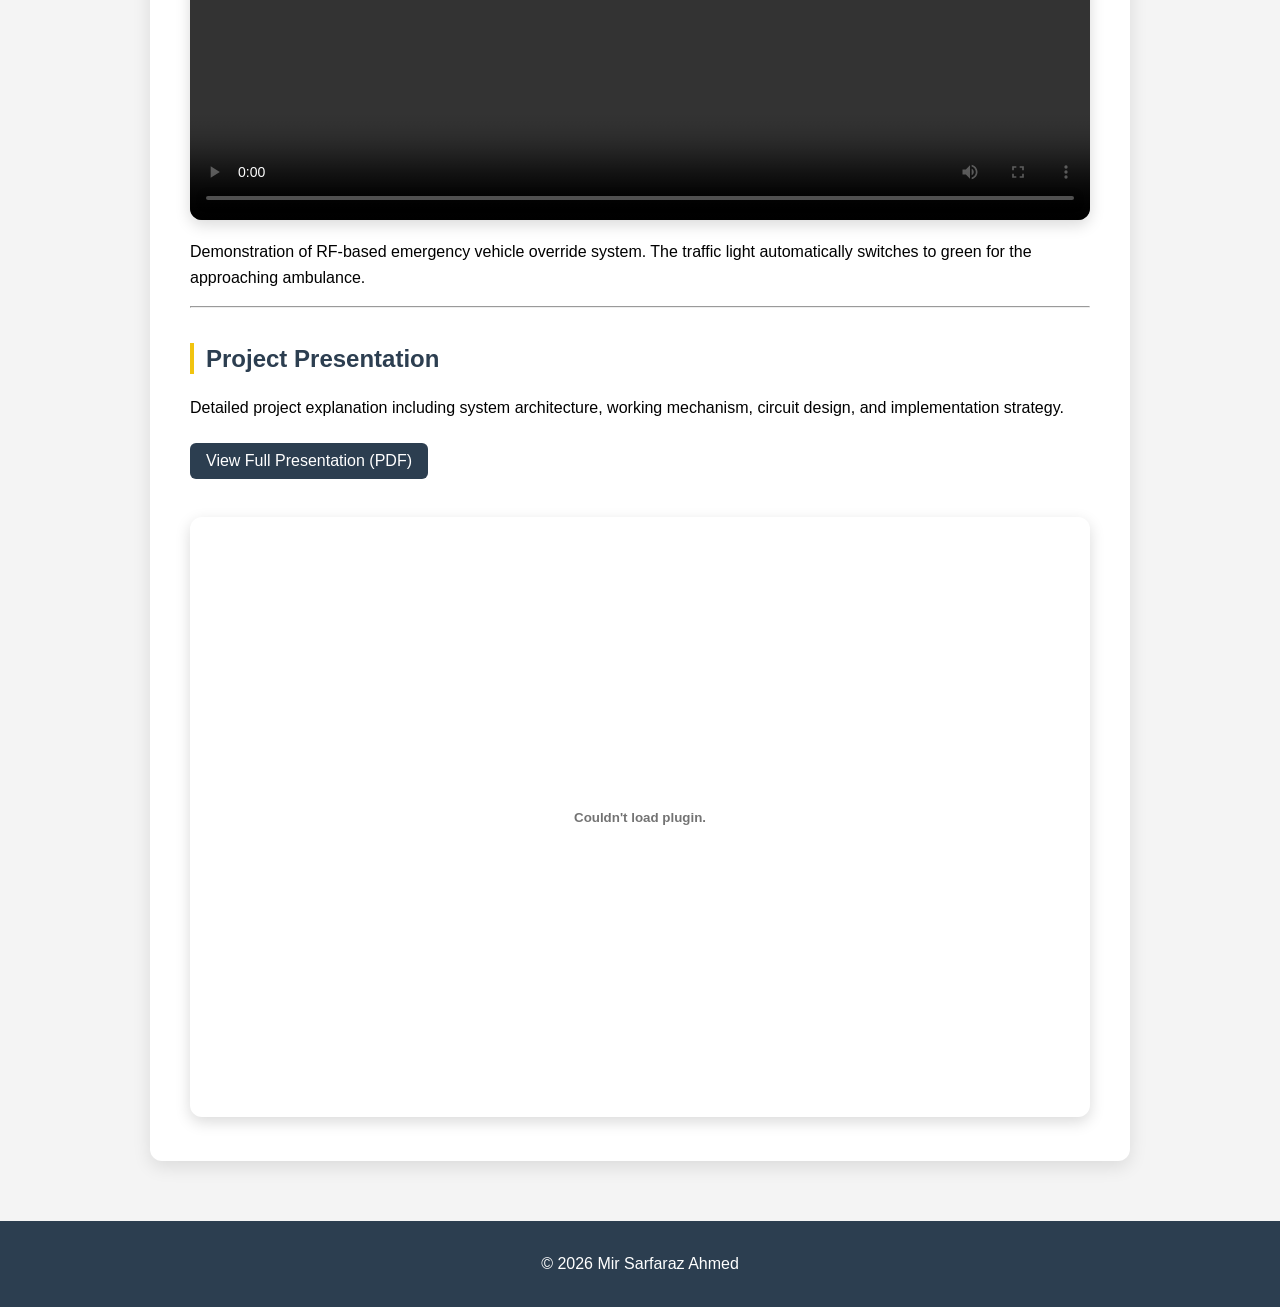
==== commit 62899afd: "Update traffic-project.html" ====
--- a/traffic-project.html
+++ b/traffic-project.html
@@ -58,21 +58,20 @@
 
 <div class="workflow">
 
+<!-- ROW 1 -->
 <div>IR Sensors</div>
 <span>→</span>
-
 <div>Arduino Controller</div>
 <span>→</span>
+<div>Traffic Density Detection</div>
+<span>→</span>
+<div>Signal Timing Algorithm</div>
 
-<div>Traffic Density Detection</div>
-<span>↓</span>
-
-<div>Signal Timing Algorithm</div>
-<span>↓</span>
+<!-- ROW 2 -->
+<div class="workflow-break"></div>
 
 <div>Emergency RF Override (Ambulance)</div>
 <span>→</span>
-
 <div>Traffic Light Control</div>
 
 </div>
--- a/style.css
+++ b/style.css
@@ -321,77 +321,11 @@
 box-shadow:0 6px 12px rgba(0,0,0,0.15);
 }
 
-/* MOBILE RESPONSIVE */
-
-@media (max-width:768px){
-
-body{
-padding-top:90px;
-}
-
-.hero{
-flex-direction:column;
-}
-
-.about-wrapper{
-flex-direction:column;
-align-items:stretch;
-gap:25px;
-width:100%;
-}
-
-.about-left{
-max-width:100%;
-}
-
-.about-right{
-width:100%;
-max-width:100%;
-padding:18px;
-margin-top:10px;
-box-sizing:border-box;
-}
-
-section{
-margin:12px;
-padding:20px;
-width:auto;
-}
-
-nav ul{
-flex-direction:row;
-justify-content:center;
-flex-wrap:wrap;
-gap:15px;
-}
-
-nav a{
-font-size:15px;
-}
-
-.skill{
-font-size:14px;
-padding:9px;
-}
-
-.project-images img{
-width:100%;
-}
-
-}
-
-.project-page h2{
-border-left:4px solid #f1c40f;
-padding-left:12px;
-margin-top:35px;
-line-height:1.3;
-}
-
 /* SYSTEM WORKFLOW */
 
 .workflow{
 display:grid;
-grid-template-columns: repeat(4, auto);
+grid-template-columns:repeat(4,auto);
 justify-content:center;
 align-items:center;
 gap:18px 12px;
@@ -417,3 +351,82 @@
 font-size:20px;
 color:#2c3e50;
 }
+
+/* MOBILE RESPONSIVE */
+
+@media (max-width:768px){
+
+body{
+padding-top:90px;
+}
+
+.hero{
+flex-direction:column;
+}
+
+.about-wrapper{
+flex-direction:column;
+align-items:stretch;
+gap:25px;
+width:100%;
+}
+
+.about-left{
+max-width:100%;
+}
+
+.about-right{
+width:100%;
+max-width:100%;
+padding:18px;
+margin-top:10px;
+}
+
+section{
+margin:12px;
+padding:20px;
+}
+
+nav ul{
+flex-wrap:wrap;
+gap:15px;
+}
+
+nav a{
+font-size:15px;
+}
+
+.skill{
+font-size:14px;
+padding:9px;
+}
+
+.project-images img{
+width:100%;
+}
+
+/* WORKFLOW MOBILE FIX */
+
+.workflow{
+grid-template-columns:1fr;
+gap:12px;
+}
+
+.workflow span{
+display:none;
+}
+
+.workflow div{
+width:100%;
+}
+
+}
+
+/* PROJECT PAGE HEADINGS */
+
+.project-page h2{
+border-left:4px solid #f1c40f;
+padding-left:12px;
+margin-top:35px;
+line-height:1.3;
+}
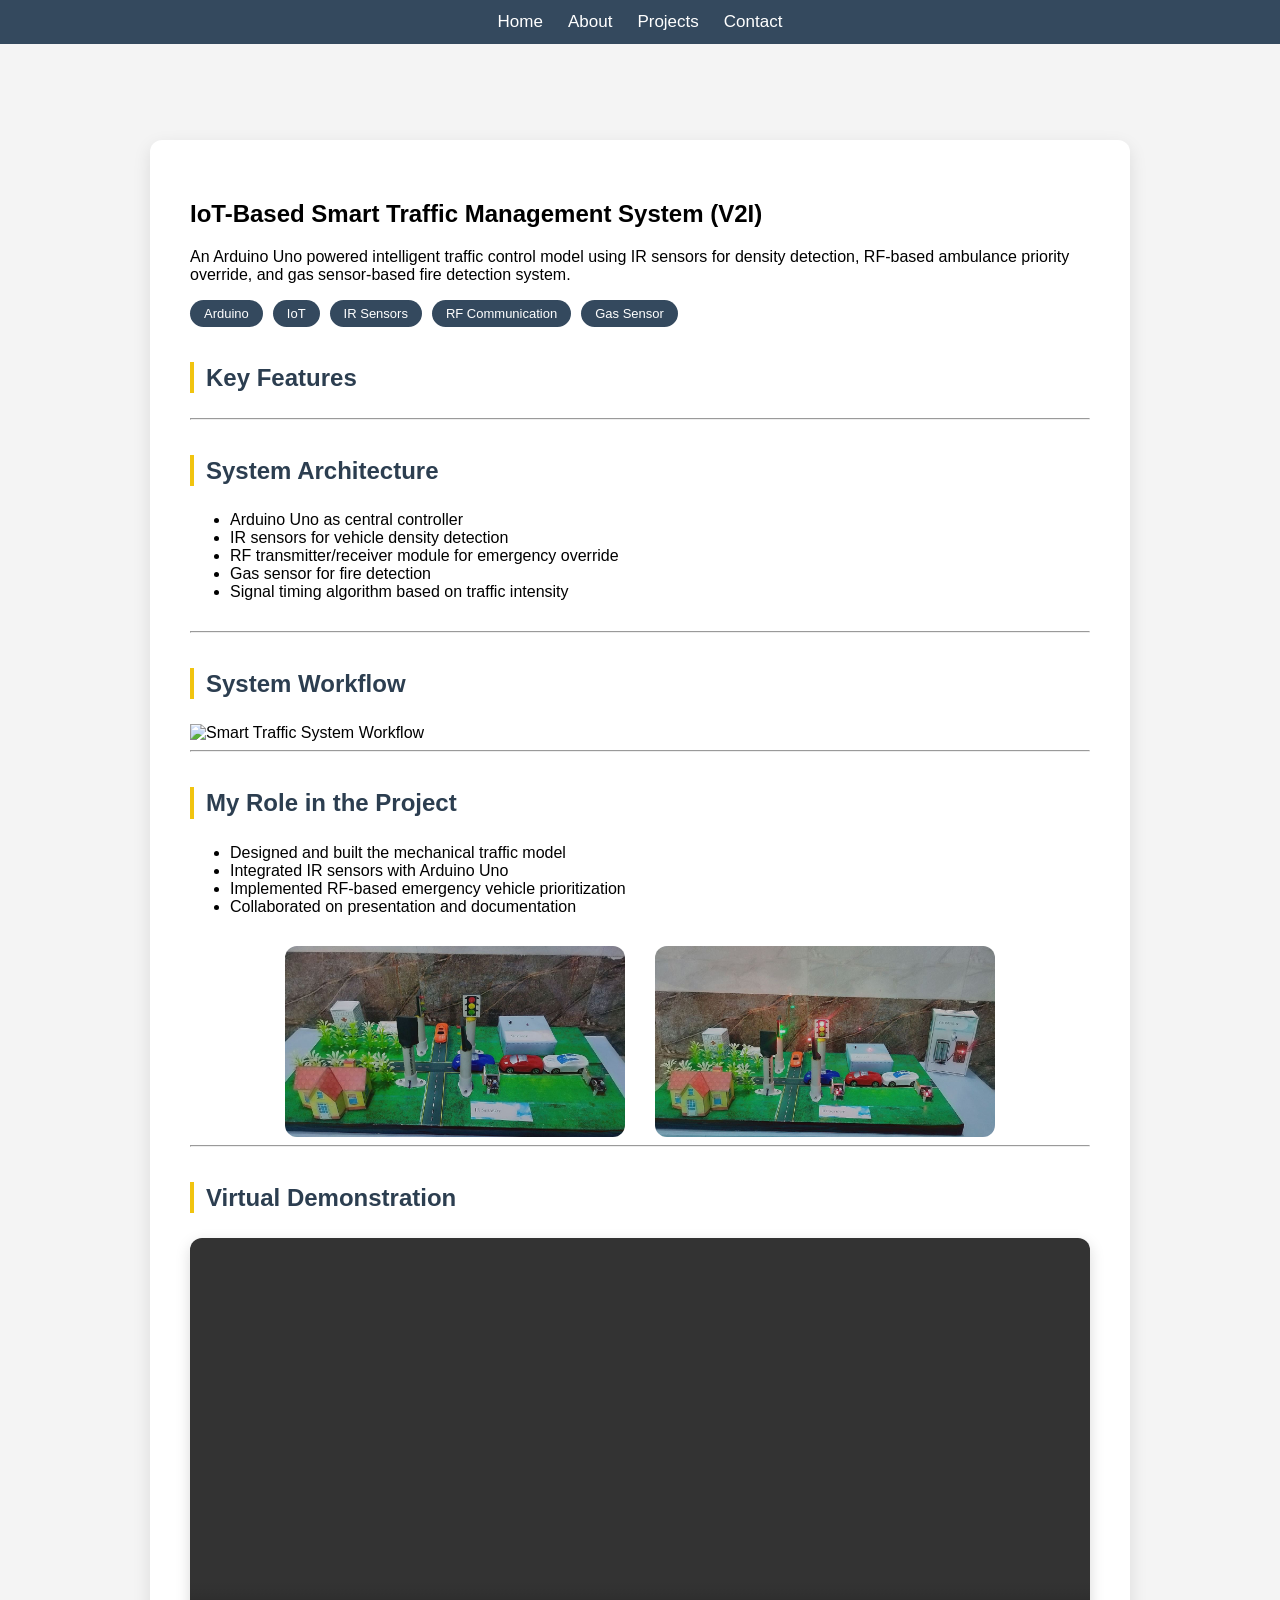
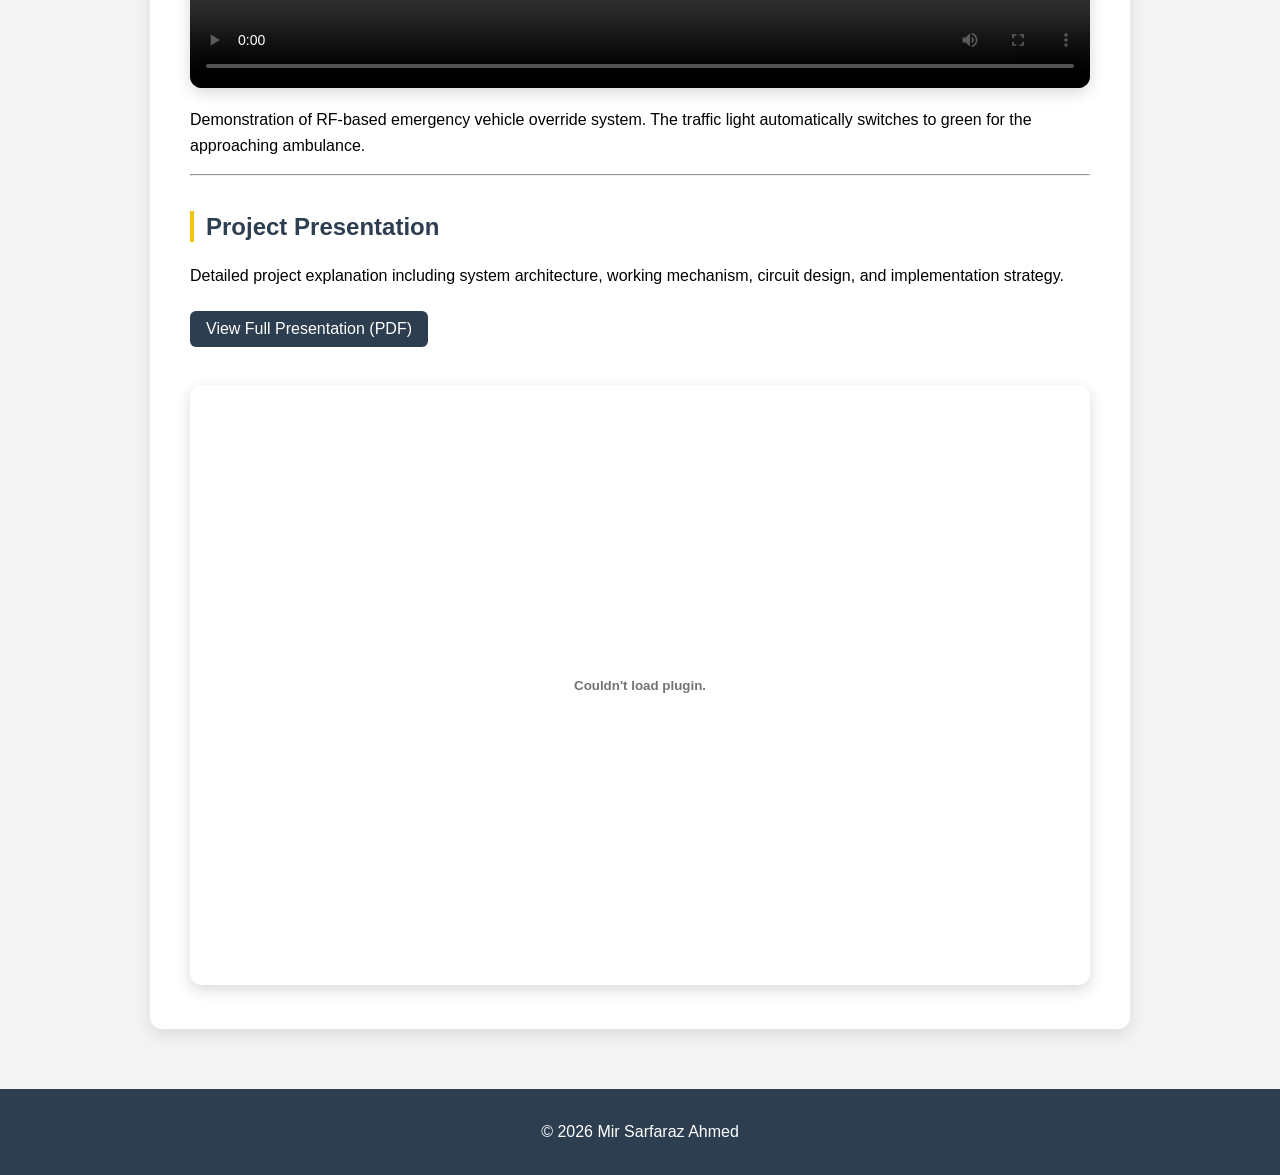
==== commit 5445b70a: "Update traffic-project.html" ====
--- a/traffic-project.html
+++ b/traffic-project.html
@@ -56,24 +56,8 @@
 
 <h2>System Workflow</h2>
 
-<div class="workflow">
-
-<!-- ROW 1 -->
-<div>IR Sensors</div>
-<span>→</span>
-<div>Arduino Controller</div>
-<span>→</span>
-<div>Traffic Density Detection</div>
-<span>→</span>
-<div>Signal Timing Algorithm</div>
-
-<!-- ROW 2 -->
-<div class="workflow-break"></div>
-
-<div>Emergency RF Override (Ambulance)</div>
-<span>→</span>
-<div>Traffic Light Control</div>
-
+<div class="workflow-image">
+<img src="workflow.png" alt="Smart Traffic System Workflow">
 </div>
 
 <hr>
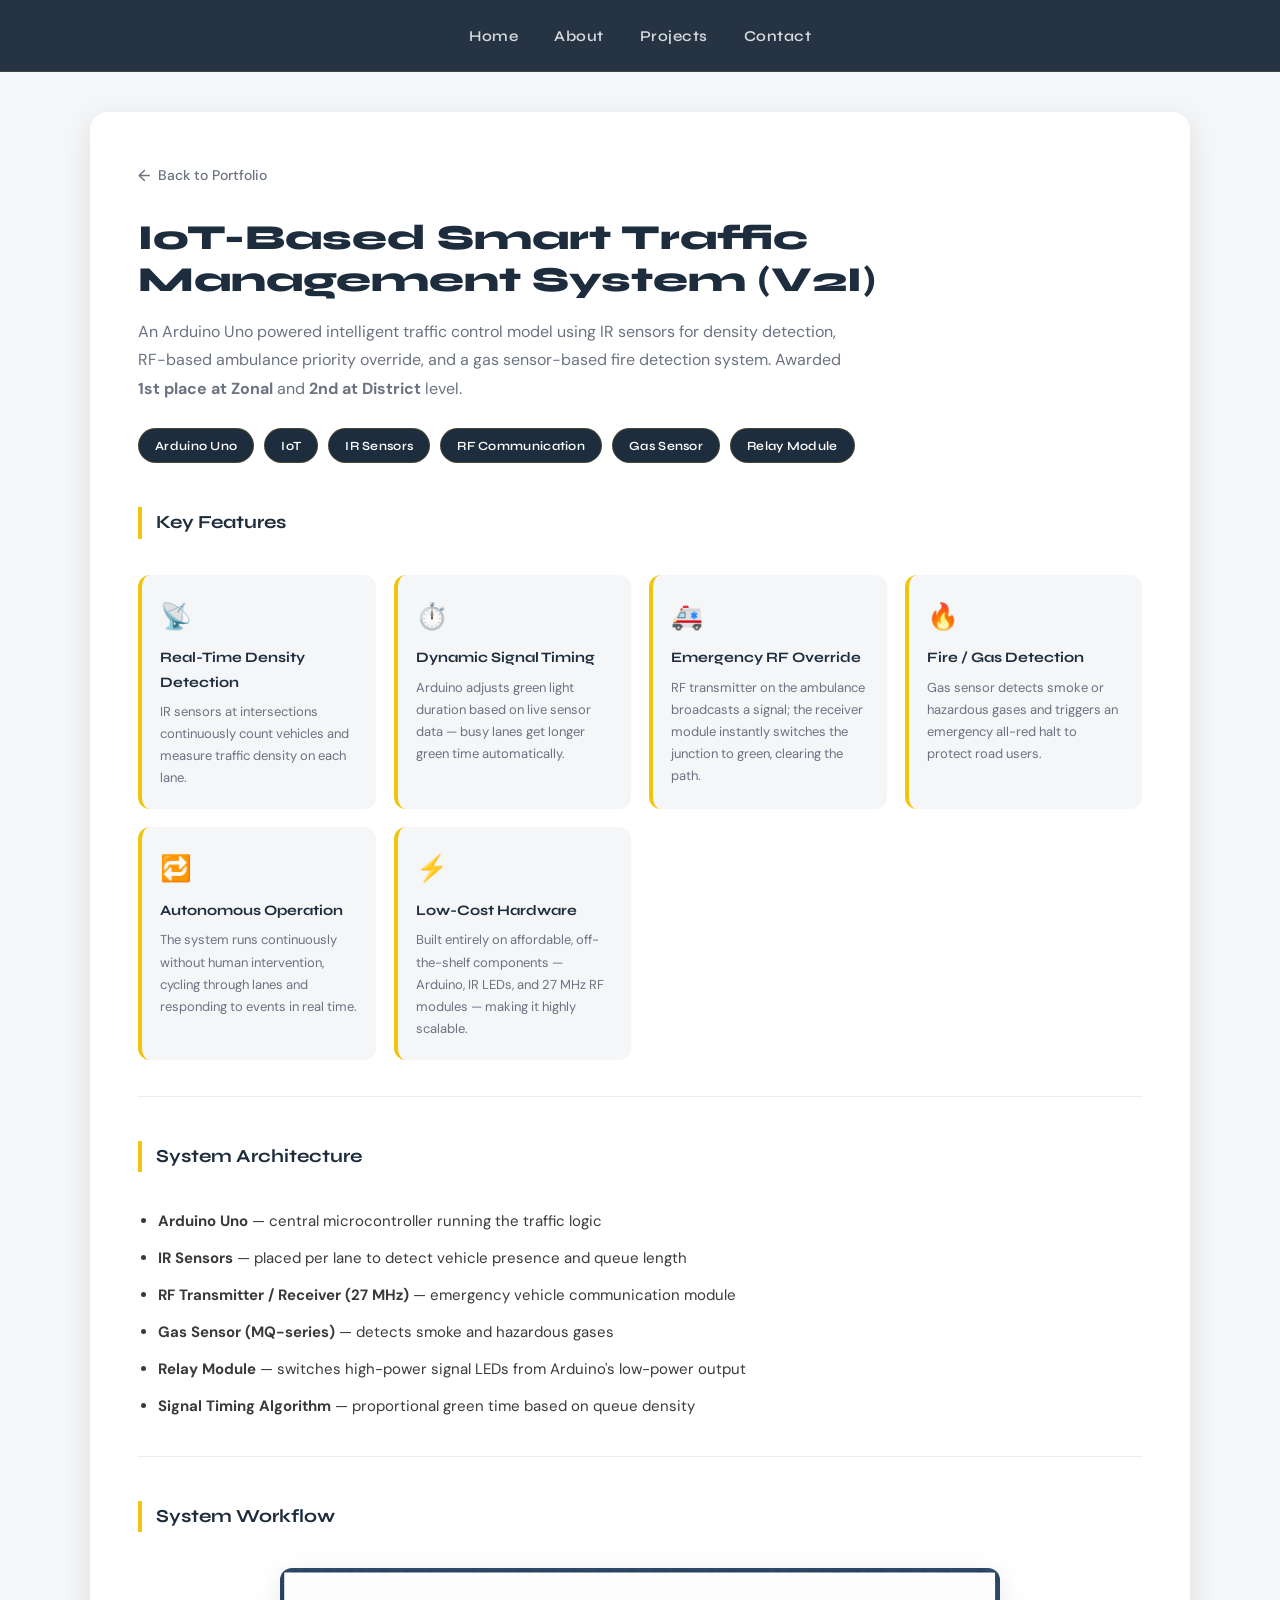
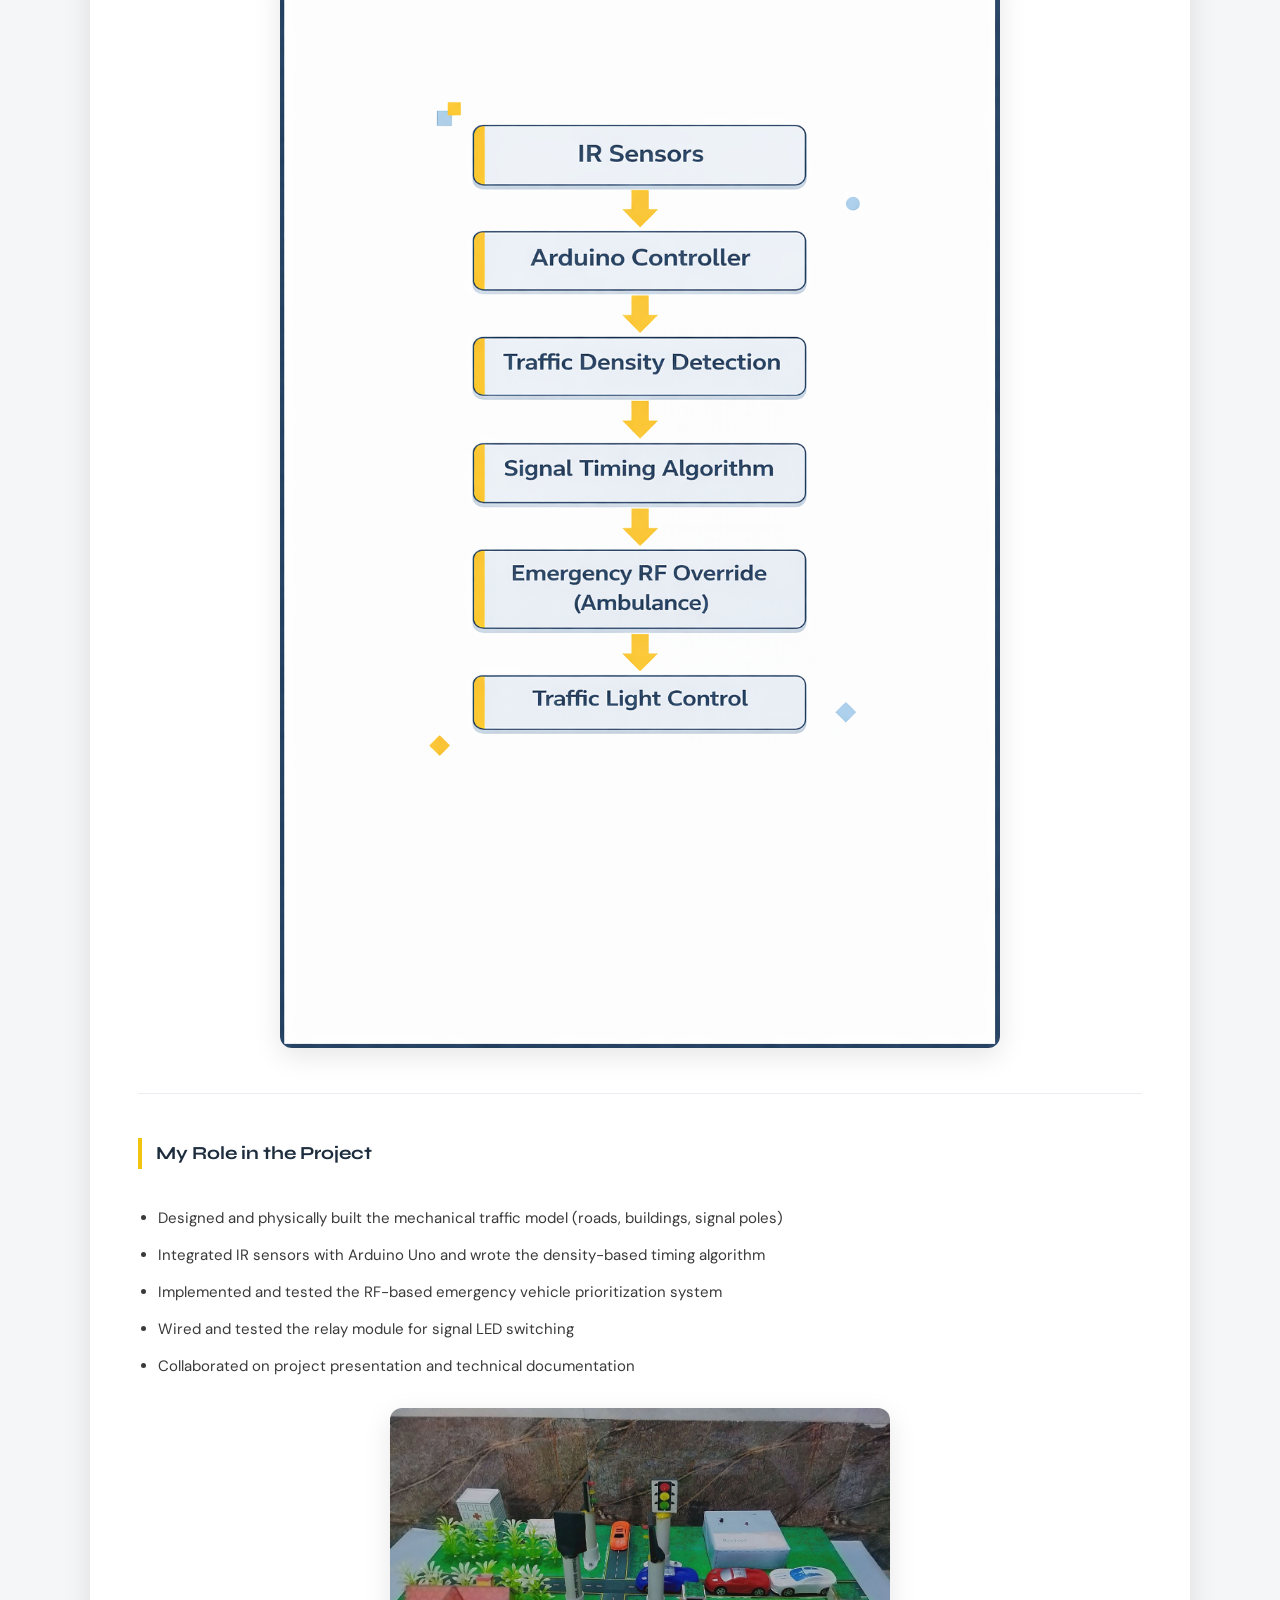
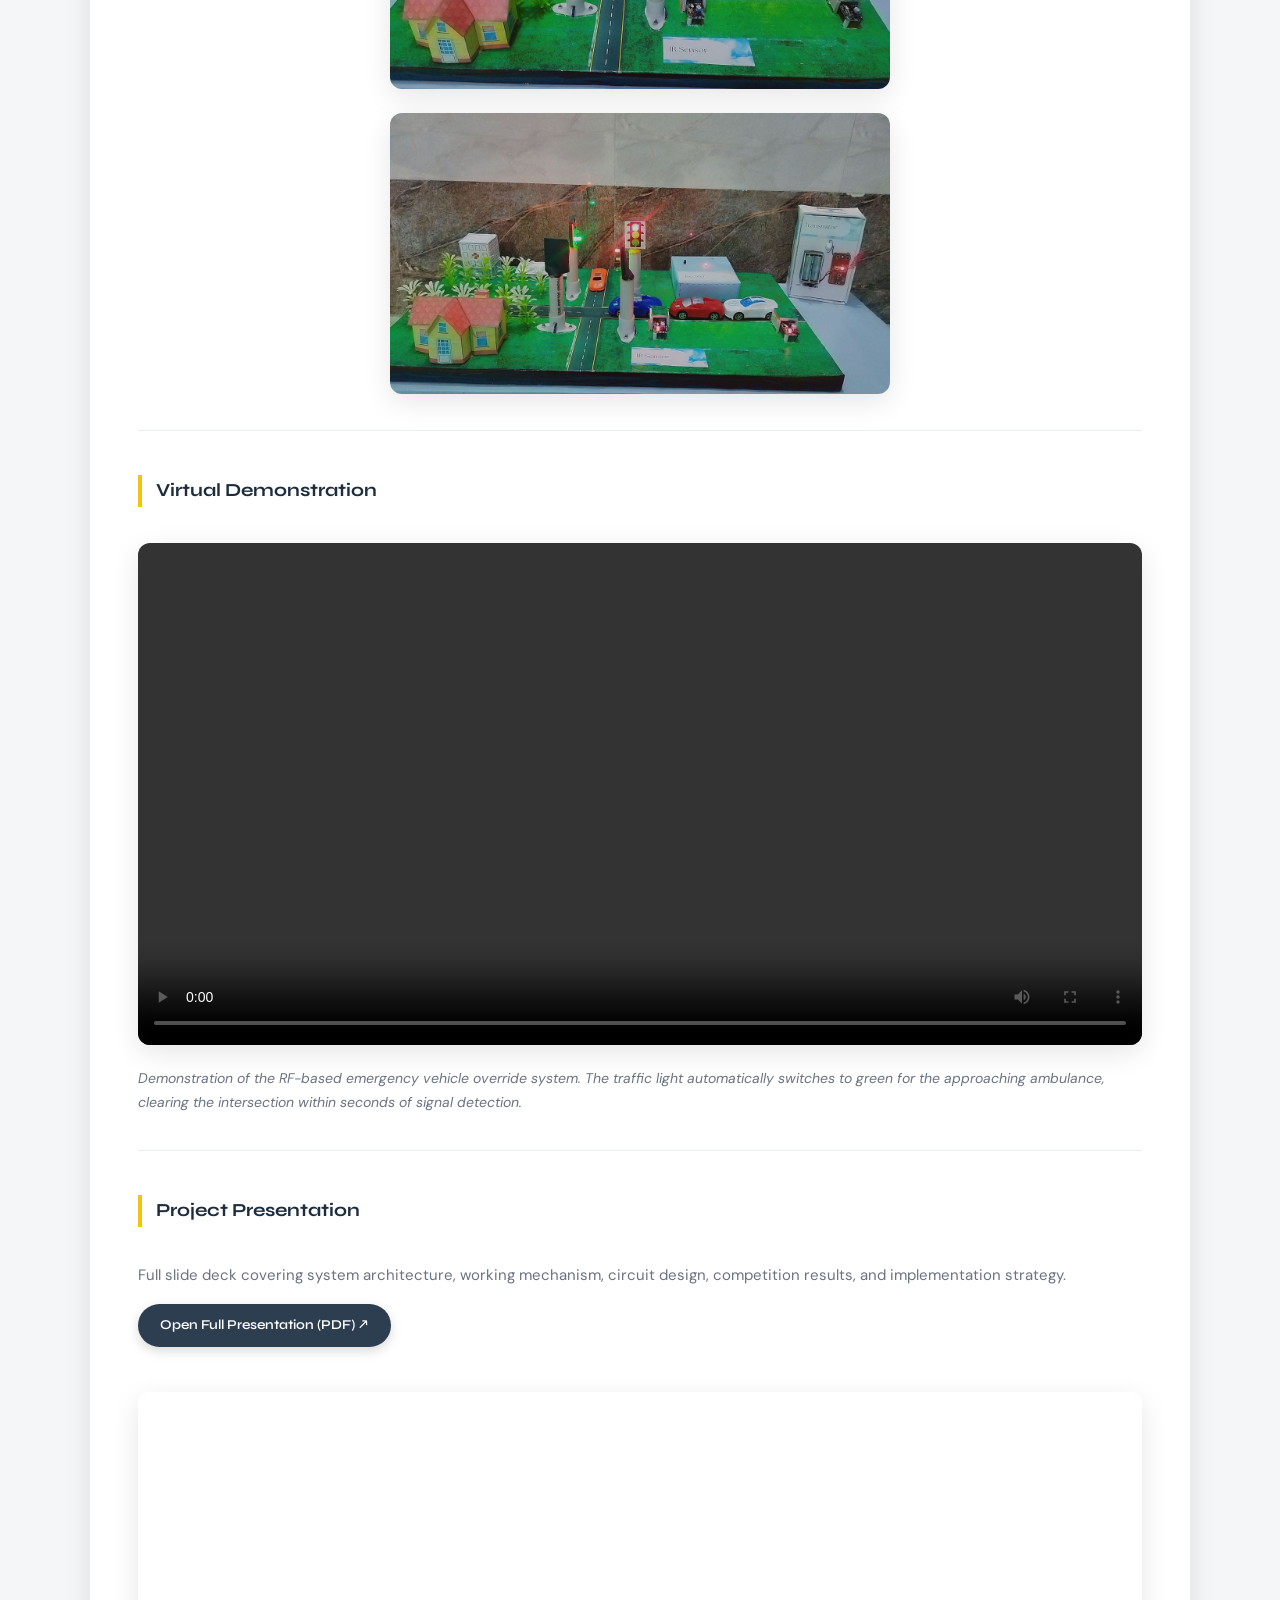
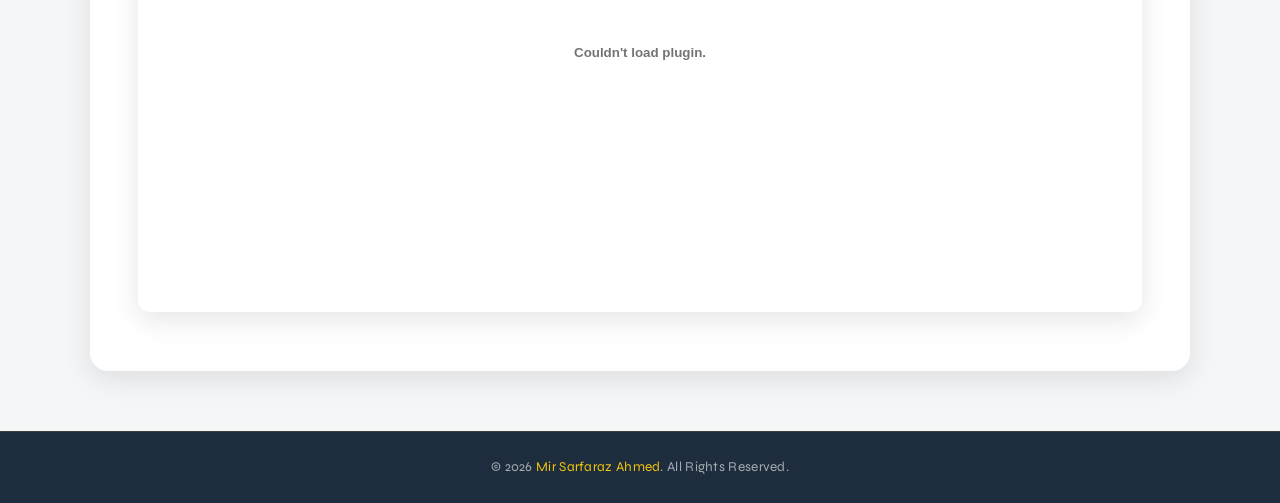
==== commit e5f79d53: "Add files via upload" ====
--- a/traffic-project.html
+++ b/traffic-project.html
@@ -4,126 +4,196 @@
 <head>
 <meta charset="UTF-8">
 <meta name="viewport" content="width=device-width, initial-scale=1.0">
-<title>Smart Traffic Management System</title>
+<title>Smart Traffic Management System | Mir Sarfaraz Ahmed</title>
 <link rel="stylesheet" href="style.css">
 </head>
 
 <body>
 
+<!-- SCROLL TO TOP -->
+<button id="scrollTop" aria-label="Scroll to top">↑</button>
+
 <!-- NAVBAR -->
-<nav>
-<ul>
-<li><a href="index.html">Home</a></li>
-<li><a href="index.html#about">About</a></li>
-<li><a href="index.html#projects">Projects</a></li>
-<li><a href="index.html#contact">Contact</a></li>
-</ul>
+<nav id="navbar">
+  <ul>
+    <li><a href="index.html"         class="nav-link">Home</a></li>
+    <li><a href="index.html#about"   class="nav-link">About</a></li>
+    <li><a href="index.html#projects"class="nav-link">Projects</a></li>
+    <li><a href="index.html#contact" class="nav-link">Contact</a></li>
+  </ul>
 </nav>
 
-<!-- PROJECT CONTENT -->
+
+<!-- ═══ PROJECT CONTENT ═══ -->
 <section class="project-page">
 
-<h1>IoT-Based Smart Traffic Management System (V2I)</h1>
+  <a href="index.html" class="back-btn">Back to Portfolio</a>
 
-<p>
-An Arduino Uno powered intelligent traffic control model using IR sensors
-for density detection, RF-based ambulance priority override,
-and gas sensor-based fire detection system.
-</p>
+  <h1>IoT-Based Smart Traffic Management System (V2I)</h1>
 
-<div class="tech-stack">
-<span>Arduino</span>
-<span>IoT</span>
-<span>IR Sensors</span>
-<span>RF Communication</span>
-<span>Gas Sensor</span>
-</div>
+  <p>
+    An Arduino Uno powered intelligent traffic control model using IR sensors
+    for density detection, RF-based ambulance priority override,
+    and a gas sensor-based fire detection system. Awarded
+    <strong>1st place at Zonal</strong> and <strong>2nd at District</strong> level.
+  </p>
 
-<h2>Key Features</h2>
-<hr>
+  <div class="tech-stack">
+    <span>Arduino Uno</span>
+    <span>IoT</span>
+    <span>IR Sensors</span>
+    <span>RF Communication</span>
+    <span>Gas Sensor</span>
+    <span>Relay Module</span>
+  </div>
 
-<h2>System Architecture</h2>
 
-<ul>
-<li>Arduino Uno as central controller</li>
-<li>IR sensors for vehicle density detection</li>
-<li>RF transmitter/receiver module for emergency override</li>
-<li>Gas sensor for fire detection</li>
-<li>Signal timing algorithm based on traffic intensity</li>
-</ul>
+  <!-- ── KEY FEATURES ── -->
+  <!-- BUG FIX: This section was empty (no content between h2 and hr) -->
+  <h2>Key Features</h2>
 
-<hr>
+  <div class="features-grid">
 
-<h2>System Workflow</h2>
+    <div class="feature-card">
+      <div class="icon">📡</div>
+      <h4>Real-Time Density Detection</h4>
+      <p>IR sensors at intersections continuously count vehicles and measure traffic density on each lane.</p>
+    </div>
 
-<div class="workflow-image">
-<img src="workflow.png" alt="Smart Traffic System Workflow">
-</div>
+    <div class="feature-card">
+      <div class="icon">⏱️</div>
+      <h4>Dynamic Signal Timing</h4>
+      <p>Arduino adjusts green light duration based on live sensor data — busy lanes get longer green time automatically.</p>
+    </div>
 
-<hr>
+    <div class="feature-card">
+      <div class="icon">🚑</div>
+      <h4>Emergency RF Override</h4>
+      <p>RF transmitter on the ambulance broadcasts a signal; the receiver module instantly switches the junction to green, clearing the path.</p>
+    </div>
 
-<h2>My Role in the Project</h2>
+    <div class="feature-card">
+      <div class="icon">🔥</div>
+      <h4>Fire / Gas Detection</h4>
+      <p>Gas sensor detects smoke or hazardous gases and triggers an emergency all-red halt to protect road users.</p>
+    </div>
 
-<ul>
-<li>Designed and built the mechanical traffic model</li>
-<li>Integrated IR sensors with Arduino Uno</li>
-<li>Implemented RF-based emergency vehicle prioritization</li>
-<li>Collaborated on presentation and documentation</li>
-</ul>
+    <div class="feature-card">
+      <div class="icon">🔁</div>
+      <h4>Autonomous Operation</h4>
+      <p>The system runs continuously without human intervention, cycling through lanes and responding to events in real time.</p>
+    </div>
 
-<!-- IMAGES -->
-<div class="project-images">
-<img src="traffic1.jpg" alt="Traffic Model 1">
-<img src="traffic2.jpg" alt="Traffic Model 2">
-</div>
+    <div class="feature-card">
+      <div class="icon">⚡</div>
+      <h4>Low-Cost Hardware</h4>
+      <p>Built entirely on affordable, off-the-shelf components — Arduino, IR LEDs, and 27 MHz RF modules — making it highly scalable.</p>
+    </div>
 
-<hr>
+  </div>
 
-<h2>Virtual Demonstration</h2>
+  <hr>
 
-<div class="media-box">
+  <!-- ── SYSTEM ARCHITECTURE ── -->
+  <h2>System Architecture</h2>
 
-<video controls>
-<source src="emergency-demo.mp4" type="video/mp4">
-Your browser does not support the video tag.
-</video>
+  <ul>
+    <li><strong>Arduino Uno</strong> — central microcontroller running the traffic logic</li>
+    <li><strong>IR Sensors</strong> — placed per lane to detect vehicle presence and queue length</li>
+    <li><strong>RF Transmitter / Receiver (27 MHz)</strong> — emergency vehicle communication module</li>
+    <li><strong>Gas Sensor (MQ-series)</strong> — detects smoke and hazardous gases</li>
+    <li><strong>Relay Module</strong> — switches high-power signal LEDs from Arduino's low-power output</li>
+    <li><strong>Signal Timing Algorithm</strong> — proportional green time based on queue density</li>
+  </ul>
 
-<p class="media-caption">
-Demonstration of RF-based emergency vehicle override system.
-The traffic light automatically switches to green for the approaching ambulance.
-</p>
+  <hr>
 
-</div>
+  <!-- ── WORKFLOW ── -->
+  <h2>System Workflow</h2>
 
-<hr>
+  <div class="workflow-image">
+    <img src="workflow.png" alt="Smart Traffic System Workflow Diagram">
+  </div>
 
-<h2>Project Presentation</h2>
+  <hr>
 
-<div class="media-box">
+  <!-- ── MY ROLE ── -->
+  <h2>My Role in the Project</h2>
 
-<p>
-Detailed project explanation including system architecture,
-working mechanism, circuit design, and implementation strategy.
-</p>
+  <ul>
+    <li>Designed and physically built the mechanical traffic model (roads, buildings, signal poles)</li>
+    <li>Integrated IR sensors with Arduino Uno and wrote the density-based timing algorithm</li>
+    <li>Implemented and tested the RF-based emergency vehicle prioritization system</li>
+    <li>Wired and tested the relay module for signal LED switching</li>
+    <li>Collaborated on project presentation and technical documentation</li>
+  </ul>
 
-<a href="ppt.pdf" target="_blank" class="btn">
-View Full Presentation (PDF)
-</a>
+  <!-- ── PROJECT IMAGES ── -->
+  <div class="project-images">
+    <img src="traffic1.jpg" alt="Smart Traffic Model — Front View">
+    <img src="traffic2.jpg" alt="Smart Traffic Model — Side View">
+  </div>
 
-<br><br>
+  <hr>
 
-<embed src="ppt.pdf"
-type="application/pdf"
-width="100%"
-height="600px">
+  <!-- ── DEMO VIDEO ── -->
+  <h2>Virtual Demonstration</h2>
 
-</div>
+  <div class="media-box">
+    <video controls>
+      <source src="emergency-demo.mp4" type="video/mp4">
+      Your browser does not support the video tag.
+    </video>
+    <p class="media-caption">
+      Demonstration of the RF-based emergency vehicle override system.
+      The traffic light automatically switches to green for the approaching ambulance,
+      clearing the intersection within seconds of signal detection.
+    </p>
+  </div>
+
+  <hr>
+
+  <!-- ── PRESENTATION ── -->
+  <h2>Project Presentation</h2>
+
+  <div class="media-box">
+    <p style="margin-bottom:16px; color:#6b7280; font-size:15px;">
+      Full slide deck covering system architecture, working mechanism,
+      circuit design, competition results, and implementation strategy.
+    </p>
+
+    <a href="ppt.pdf" target="_blank" class="btn">
+      Open Full Presentation (PDF) ↗
+    </a>
+
+    <br><br>
+
+    <embed src="ppt.pdf"
+           type="application/pdf"
+           width="100%"
+           height="600px">
+  </div>
 
 </section>
 
+
 <footer>
-<p>© 2026 Mir Sarfaraz Ahmed</p>
+  <p>© 2026 <span>Mir Sarfaraz Ahmed</span>. All Rights Reserved.</p>
 </footer>
+
+
+<script>
+  /* Scroll-to-top for project page */
+  const btn = document.getElementById('scrollTop');
+  const nav = document.getElementById('navbar');
+
+  window.addEventListener('scroll', () => {
+    btn.classList.toggle('show', window.scrollY > 400);
+    nav.classList.toggle('scrolled', window.scrollY > 50);
+  }, { passive: true });
+
+  btn.addEventListener('click', () => window.scrollTo({ top: 0, behavior: 'smooth' }));
+</script>
 
 </body>
 </html>
--- a/style.css
+++ b/style.css
@@ -1,432 +1,824 @@
-html{
-scroll-behavior:smooth;
-}
-
-body{
-margin:0;
-padding:0;
-padding-top:80px;
-font-family:Arial, Helvetica, sans-serif;
-background:#f4f4f4;
-width:100%;
-overflow-x:hidden;
-}
-
-/* NAVBAR */
-nav{
-background:#34495e;
-padding:12px 0;
-position:fixed;
-width:100%;
-top:0;
-left:0;
-z-index:1000;
-}
-
-nav ul{
-display:flex;
-justify-content:center;
-flex-wrap:wrap;
-list-style:none;
-margin:0;
-padding:0;
-gap:25px;
-}
-
-nav a{
-color:white;
-text-decoration:none;
-font-size:17px;
-}
-
-nav a:hover{
-color:#f1c40f;
-}
-
-/* HERO */
-header{
-background:#2c3e50;
-color:white;
-padding:40px 20px;
-text-align:center;
-}
-
-.hero{
-display:flex;
-justify-content:center;
-align-items:center;
-gap:25px;
-flex-wrap:wrap;
-text-align:center;
-max-width:900px;
-margin:auto;
-}
-
-.profile-img{
-width:150px;
-height:150px;
-border-radius:50%;
-object-fit:cover;
-border:4px solid white;
-}
-
-.social-btn{
-display:inline-block;
-margin:8px 6px;
-padding:8px 16px;
-background:#f1c40f;
-color:black;
-text-decoration:none;
-border-radius:6px;
-font-size:14px;
-}
-
-.social-btn:hover{
-background:white;
-color:#2c3e50;
-}
-
-/* SECTIONS */
-section{
-padding:40px 25px;
-margin:25px auto;
-max-width:1100px;
-background:white;
-border-radius:12px;
-box-shadow:0 6px 18px rgba(0,0,0,0.08);
-}
-
-h2{
-color:#2c3e50;
-margin-bottom:25px;
-}
-
-/* ABOUT SECTION */
-.about-wrapper{
-display:flex;
-justify-content:center;
-align-items:flex-start;
-gap:70px;
-max-width:1100px;
-margin:auto;
-flex-wrap:wrap;
-}
-
-.about-left{
-flex:1;
-max-width:650px;
-line-height:1.9;
-font-size:16px;
-}
-
-.about-left p{
-margin-bottom:18px;
-}
-
-.about-right{
-width:300px;
-max-width:100%;
-background:#2c3e50;
-padding:28px;
-border-radius:12px;
-color:white;
-box-shadow:0 8px 20px rgba(0,0,0,0.12);
-box-sizing:border-box;
-}
-
-.about-right h3{
-margin-bottom:18px;
-}
-
-.skill{
-background:#f1c40f;
-color:black;
-padding:10px;
-margin-bottom:10px;
-border-radius:8px;
-font-weight:500;
-text-align:center;
-transition:0.3s;
-width:100%;
-box-sizing:border-box;
-}
-
-.skill:hover{
-transform:translateY(-3px);
-}
-
-/* PROJECTS */
-.project-container{
-display:flex;
-justify-content:center;
-gap:30px;
-flex-wrap:wrap;
-}
-
-.project-card{
-background:#ecf0f1;
-padding:22px;
-border-radius:12px;
-width:260px;
-text-align:center;
-box-shadow:0 4px 12px rgba(0,0,0,0.08);
-transition:0.3s;
-}
-
-.project-card:hover{
-transform:translateY(-6px);
-box-shadow:0 10px 22px rgba(0,0,0,0.15);
-}
-
-.btn{
-display:inline-block;
-padding:9px 16px;
-background:#2c3e50;
-color:white;
-text-decoration:none;
-border-radius:6px;
-margin-top:10px;
-}
-
-.btn:hover{
-background:#f1c40f;
-color:black;
-}
-
-/* PROJECT PAGE */
-.project-page{
-max-width:900px;
-margin:60px auto;
-background:white;
-padding:40px;
-border-radius:12px;
-box-shadow:0 6px 18px rgba(0,0,0,0.1);
-}
-
-.project-page ul{
-margin-top:15px;
-margin-bottom:30px;
-}
-
-.project-images{
-display:flex;
-gap:30px;
-justify-content:center;
-margin-top:30px;
-flex-wrap:wrap;
-}
-
-.project-images img{
-width:340px;
-border-radius:12px;
-transition:transform 0.3s ease, box-shadow 0.3s ease;
-}
-
-.project-images img:hover{
-transform:scale(1.06);
-box-shadow:0 12px 25px rgba(0,0,0,0.25);
-}
-
-/* MEDIA */
-.media-box{
-margin-top:25px;
-}
-
-.media-box video{
-width:100%;
-border-radius:12px;
-box-shadow:0 5px 15px rgba(0,0,0,0.15);
-}
-
-.media-caption{
-margin-top:15px;
-line-height:1.6;
-}
-
-.media-box embed{
-margin-top:20px;
-border-radius:12px;
-box-shadow:0 5px 15px rgba(0,0,0,0.15);
-}
-
-/* CONTACT */
-.contact-form{
-display:flex;
-flex-direction:column;
-max-width:420px;
-margin:auto;
-}
-
-.contact-form input,
-.contact-form textarea{
-margin:8px 0;
-padding:10px;
-border-radius:6px;
-border:1px solid #ccc;
-}
-
-.contact-form button{
-padding:10px;
-background:#2c3e50;
-color:white;
-border:none;
-border-radius:6px;
-cursor:pointer;
-}
-
-.contact-form button:hover{
-background:#f1c40f;
-color:black;
-}
-
-#form-status{
-text-align:center;
-margin-top:10px;
-font-weight:bold;
-}
-
-/* FOOTER */
-footer{
-text-align:center;
-padding:18px;
-background:#2c3e50;
-color:white;
-margin-top:30px;
-}
-
-/* TECH STACK */
-.tech-stack{
-margin-top:15px;
-display:flex;
-flex-wrap:wrap;
-gap:10px;
-}
-
-.tech-stack span{
-background:#34495e;
-color:white;
-padding:6px 14px;
-border-radius:20px;
-font-size:13px;
-font-weight:500;
-display:inline-block;
-transition:all 0.25s ease;
-cursor:pointer;
-}
-
-.tech-stack span:hover{
-background:#f1c40f;
-color:black;
-transform:translateY(-3px);
-box-shadow:0 6px 12px rgba(0,0,0,0.15);
-}
-
-/* SYSTEM WORKFLOW */
-
-.workflow{
-display:grid;
-grid-template-columns:repeat(4,auto);
-justify-content:center;
-align-items:center;
-gap:18px 12px;
-margin-top:25px;
-text-align:center;
-font-weight:600;
-}
-
-.workflow div{
-background:#ecf0f1;
-padding:10px 16px;
-border-radius:8px;
-box-shadow:0 3px 8px rgba(0,0,0,0.08);
-transition:0.25s;
-}
-
-.workflow div:hover{
-transform:translateY(-3px);
-box-shadow:0 8px 18px rgba(0,0,0,0.18);
-}
-
-.workflow span{
-font-size:20px;
-color:#2c3e50;
-}
-
-/* MOBILE RESPONSIVE */
-
-@media (max-width:768px){
-
-body{
-padding-top:90px;
-}
-
-.hero{
-flex-direction:column;
-}
-
-.about-wrapper{
-flex-direction:column;
-align-items:stretch;
-gap:25px;
-width:100%;
-}
-
-.about-left{
-max-width:100%;
-}
-
-.about-right{
-width:100%;
-max-width:100%;
-padding:18px;
-margin-top:10px;
-}
-
-section{
-margin:12px;
-padding:20px;
-}
-
-nav ul{
-flex-wrap:wrap;
-gap:15px;
-}
-
-nav a{
-font-size:15px;
-}
-
-.skill{
-font-size:14px;
-padding:9px;
-}
-
-.project-images img{
-width:100%;
-}
-
-/* WORKFLOW MOBILE FIX */
-
-.workflow{
-grid-template-columns:1fr;
-gap:12px;
-}
-
-.workflow span{
-display:none;
-}
-
-.workflow div{
-width:100%;
-}
-
-}
-
-/* PROJECT PAGE HEADINGS */
-
-.project-page h2{
-border-left:4px solid #f1c40f;
-padding-left:12px;
-margin-top:35px;
-line-height:1.3;
-}
+/* =============================================
+   PORTFOLIO — STYLE.CSS  (Improved Version)
+   Author: Mir Sarfaraz Ahmed
+   ============================================= */
+
+/* ── GOOGLE FONTS ── */
+@import url('https://fonts.googleapis.com/css2?family=Syne:wght@400;600;700;800&family=DM+Sans:wght@300;400;500;600&display=swap');
+
+/* ── CSS VARIABLES ── */
+:root {
+  --navy:      #1e2d3d;
+  --dark:      #2c3e50;
+  --mid:       #34495e;
+  --accent:    #f1c40f;
+  --accent-h:  #e6b800;
+  --light:     #f4f6f8;
+  --white:     #ffffff;
+  --text:      #3a3a3a;
+  --text-light:#6b7280;
+  --radius:    12px;
+  --shadow:    0 8px 28px rgba(0,0,0,0.10);
+  --shadow-lg: 0 16px 48px rgba(0,0,0,0.16);
+  --transition:0.3s cubic-bezier(0.4,0,0.2,1);
+  --font-head: 'Syne', sans-serif;
+  --font-body: 'DM Sans', sans-serif;
+}
+
+/* ── RESET & BASE ── */
+*, *::before, *::after { box-sizing: border-box; margin: 0; padding: 0; }
+
+html { scroll-behavior: smooth; }
+
+body {
+  font-family: var(--font-body);
+  background: var(--light);
+  color: var(--text);
+  padding-top: 72px;
+  overflow-x: hidden;
+  line-height: 1.7;
+  font-size: 16px;
+}
+
+/* ── SCROLL REVEAL ── */
+.reveal {
+  opacity: 0;
+  transform: translateY(36px);
+  transition: opacity 0.7s ease, transform 0.7s ease;
+}
+.reveal.visible {
+  opacity: 1;
+  transform: translateY(0);
+}
+.reveal-left {
+  opacity: 0;
+  transform: translateX(-40px);
+  transition: opacity 0.7s ease, transform 0.7s ease;
+}
+.reveal-left.visible { opacity: 1; transform: translateX(0); }
+.reveal-right {
+  opacity: 0;
+  transform: translateX(40px);
+  transition: opacity 0.7s ease, transform 0.7s ease;
+}
+.reveal-right.visible { opacity: 1; transform: translateX(0); }
+
+/* delay helpers */
+.d1 { transition-delay: 0.1s; }
+.d2 { transition-delay: 0.2s; }
+.d3 { transition-delay: 0.3s; }
+.d4 { transition-delay: 0.4s; }
+.d5 { transition-delay: 0.5s; }
+
+/* ── NAVBAR ── */
+nav {
+  background: rgba(30,45,61,0.97);
+  backdrop-filter: blur(10px);
+  -webkit-backdrop-filter: blur(10px);
+  padding: 0 40px;
+  position: fixed;
+  width: 100%;
+  top: 0;
+  left: 0;
+  z-index: 1000;
+  height: 72px;
+  display: flex;
+  align-items: center;
+  justify-content: center;
+  border-bottom: 1px solid rgba(241,196,15,0.12);
+  transition: background var(--transition);
+}
+
+nav.scrolled {
+  background: rgba(30,45,61,0.99);
+  box-shadow: 0 4px 20px rgba(0,0,0,0.25);
+}
+
+nav ul {
+  display: flex;
+  list-style: none;
+  gap: 36px;
+  align-items: center;
+}
+
+nav a {
+  color: rgba(255,255,255,0.82);
+  text-decoration: none;
+  font-family: var(--font-head);
+  font-size: 15px;
+  font-weight: 600;
+  letter-spacing: 0.5px;
+  padding: 4px 0;
+  position: relative;
+  transition: color var(--transition);
+}
+
+nav a::after {
+  content: '';
+  position: absolute;
+  bottom: -2px;
+  left: 0;
+  width: 0;
+  height: 2px;
+  background: var(--accent);
+  border-radius: 2px;
+  transition: width var(--transition);
+}
+
+nav a:hover,
+nav a.active {
+  color: var(--accent);
+}
+nav a:hover::after,
+nav a.active::after { width: 100%; }
+
+/* ── HERO ── */
+.hero-header {
+  position: relative;
+  min-height: 92vh;
+  display: flex;
+  align-items: center;
+  justify-content: center;
+  text-align: center;
+  color: var(--white);
+  padding: 80px 24px 60px;
+  overflow: hidden;
+}
+
+.hero-video {
+  position: absolute;
+  inset: 0;
+  width: 100%;
+  height: 100%;
+  object-fit: cover;
+  z-index: -2;
+}
+
+/* fallback gradient if video missing */
+.hero-header::before {
+  content: '';
+  position: absolute;
+  inset: 0;
+  background: linear-gradient(
+    145deg,
+    rgba(14,22,32,0.88) 0%,
+    rgba(30,45,61,0.82) 50%,
+    rgba(44,62,80,0.88) 100%
+  );
+  z-index: -1;
+}
+
+/* animated grain overlay */
+.hero-header::after {
+  content: '';
+  position: absolute;
+  inset: 0;
+  background-image: url("data:image/svg+xml,%3Csvg viewBox='0 0 256 256' xmlns='http://www.w3.org/2000/svg'%3E%3Cfilter id='noise'%3E%3CfeTurbulence type='fractalNoise' baseFrequency='0.9' numOctaves='4' stitchTiles='stitch'/%3E%3C/filter%3E%3Crect width='100%25' height='100%25' filter='url(%23noise)' opacity='0.04'/%3E%3C/svg%3E");
+  z-index: 0;
+  pointer-events: none;
+}
+
+.hero {
+  display: flex;
+  justify-content: center;
+  align-items: center;
+  gap: 48px;
+  flex-wrap: wrap;
+  max-width: 960px;
+  margin: auto;
+  position: relative;
+  z-index: 2;
+}
+
+.hero-text { text-align: center; }
+
+.hero-text h1 {
+  font-family: var(--font-head);
+  font-size: clamp(2rem, 5vw, 3.4rem);
+  font-weight: 800;
+  letter-spacing: -0.5px;
+  line-height: 1.15;
+  margin-bottom: 12px;
+}
+
+.hero-text h1 span { color: var(--accent); }
+
+.hero-tagline {
+  font-size: clamp(1rem, 2.5vw, 1.15rem);
+  color: rgba(255,255,255,0.78);
+  margin-bottom: 8px;
+  font-weight: 300;
+  max-width: 480px;
+  margin-left: auto;
+  margin-right: auto;
+}
+
+.typing-wrap {
+  font-family: var(--font-head);
+  font-size: clamp(0.95rem, 2vw, 1.1rem);
+  color: var(--accent);
+  font-weight: 600;
+  min-height: 28px;
+  margin-bottom: 28px;
+  letter-spacing: 0.5px;
+}
+
+#typing-text::after {
+  content: '|';
+  animation: blink 0.8s step-end infinite;
+}
+
+@keyframes blink { 50% { opacity: 0; } }
+
+.profile-img {
+  width: 170px;
+  height: 170px;
+  border-radius: 50%;
+  object-fit: cover;
+  border: 4px solid var(--accent);
+  box-shadow: 0 0 0 8px rgba(241,196,15,0.15), var(--shadow-lg);
+  transition: transform var(--transition), box-shadow var(--transition);
+}
+
+.profile-img:hover {
+  transform: scale(1.04);
+  box-shadow: 0 0 0 12px rgba(241,196,15,0.20), var(--shadow-lg);
+}
+
+/* ── BUTTONS ── */
+.socials { display: flex; gap: 10px; flex-wrap: wrap; justify-content: center; }
+
+.social-btn {
+  display: inline-flex;
+  align-items: center;
+  gap: 6px;
+  padding: 10px 20px;
+  background: var(--accent);
+  color: var(--navy);
+  text-decoration: none;
+  border-radius: 50px;
+  font-size: 13.5px;
+  font-weight: 600;
+  font-family: var(--font-head);
+  letter-spacing: 0.3px;
+  transition: background var(--transition), transform var(--transition), box-shadow var(--transition);
+  box-shadow: 0 4px 14px rgba(241,196,15,0.35);
+}
+
+.social-btn:hover {
+  background: var(--white);
+  color: var(--navy);
+  transform: translateY(-2px);
+  box-shadow: 0 8px 22px rgba(241,196,15,0.45);
+}
+
+.btn {
+  display: inline-block;
+  padding: 10px 22px;
+  background: var(--dark);
+  color: var(--white);
+  text-decoration: none;
+  border-radius: 50px;
+  font-size: 13.5px;
+  font-weight: 600;
+  font-family: var(--font-head);
+  transition: background var(--transition), transform var(--transition), box-shadow var(--transition);
+  box-shadow: 0 4px 12px rgba(0,0,0,0.15);
+}
+
+.btn:hover {
+  background: var(--accent);
+  color: var(--navy);
+  transform: translateY(-2px);
+  box-shadow: 0 8px 22px rgba(241,196,15,0.4);
+}
+
+/* ── SECTIONS ── */
+section {
+  padding: 60px 32px;
+  margin: 30px auto;
+  max-width: 1100px;
+  background: var(--white);
+  border-radius: 18px;
+  box-shadow: var(--shadow);
+  position: relative;
+}
+
+h2 {
+  font-family: var(--font-head);
+  color: var(--navy);
+  margin-bottom: 36px;
+  text-align: center;
+  font-size: clamp(1.5rem, 3vw, 2rem);
+  font-weight: 800;
+  position: relative;
+}
+
+h2::after {
+  content: '';
+  display: block;
+  width: 52px;
+  height: 4px;
+  background: var(--accent);
+  border-radius: 3px;
+  margin: 10px auto 0;
+}
+
+/* ── ABOUT ── */
+.about-wrapper {
+  display: flex;
+  justify-content: center;
+  align-items: flex-start;
+  gap: 56px;
+  flex-wrap: wrap;
+}
+
+.about-left {
+  flex: 1;
+  max-width: 620px;
+  line-height: 1.9;
+  font-size: 15.5px;
+  color: var(--text);
+}
+
+.about-left p { margin-bottom: 16px; }
+.about-left p:last-child { margin-bottom: 0; }
+
+.about-right {
+  width: 300px;
+  background: var(--navy);
+  padding: 28px 24px;
+  border-radius: 16px;
+  color: var(--white);
+  box-shadow: var(--shadow-lg);
+  border: 1px solid rgba(241,196,15,0.15);
+}
+
+.about-right h3 {
+  font-family: var(--font-head);
+  font-size: 1rem;
+  font-weight: 700;
+  margin-bottom: 20px;
+  letter-spacing: 1px;
+  text-transform: uppercase;
+  color: var(--accent);
+}
+
+/* Skill bars */
+.skill-item {
+  margin-bottom: 18px;
+}
+
+.skill-label {
+  display: flex;
+  justify-content: space-between;
+  align-items: center;
+  margin-bottom: 6px;
+  font-size: 13.5px;
+  font-weight: 500;
+}
+
+.skill-label span:last-child {
+  font-size: 11px;
+  color: rgba(255,255,255,0.55);
+  font-weight: 400;
+}
+
+.skill-bar {
+  height: 6px;
+  background: rgba(255,255,255,0.12);
+  border-radius: 6px;
+  overflow: hidden;
+}
+
+.skill-fill {
+  height: 100%;
+  background: linear-gradient(90deg, var(--accent-h), var(--accent));
+  border-radius: 6px;
+  width: 0;
+  transition: width 1.2s cubic-bezier(0.4,0,0.2,1);
+}
+
+/* ── ACHIEVEMENTS ── */
+.achievements-grid {
+  display: grid;
+  grid-template-columns: repeat(auto-fit, minmax(200px, 1fr));
+  gap: 20px;
+  margin-top: 8px;
+}
+
+.achievement-card {
+  background: linear-gradient(135deg, var(--navy), var(--dark));
+  color: var(--white);
+  border-radius: var(--radius);
+  padding: 22px 18px;
+  text-align: center;
+  border: 1px solid rgba(241,196,15,0.18);
+  transition: transform var(--transition), box-shadow var(--transition);
+}
+
+.achievement-card:hover {
+  transform: translateY(-5px);
+  box-shadow: 0 12px 32px rgba(0,0,0,0.2);
+}
+
+.achievement-card .medal {
+  font-size: 2rem;
+  margin-bottom: 8px;
+  display: block;
+}
+
+.achievement-card h4 {
+  font-family: var(--font-head);
+  font-size: 0.95rem;
+  font-weight: 700;
+  color: var(--accent);
+  margin-bottom: 4px;
+}
+
+.achievement-card p {
+  font-size: 13px;
+  color: rgba(255,255,255,0.72);
+}
+
+/* ── PROJECTS ── */
+.project-container {
+  display: flex;
+  justify-content: center;
+  gap: 28px;
+  flex-wrap: wrap;
+}
+
+.project-card {
+  background: var(--white);
+  padding: 28px 24px;
+  border-radius: 16px;
+  width: 280px;
+  text-align: center;
+  box-shadow: var(--shadow);
+  border: 1px solid rgba(0,0,0,0.06);
+  transition: transform var(--transition), box-shadow var(--transition), border-color var(--transition);
+  position: relative;
+  overflow: hidden;
+}
+
+.project-card::before {
+  content: '';
+  position: absolute;
+  top: 0;
+  left: 0;
+  right: 0;
+  height: 4px;
+  background: linear-gradient(90deg, var(--accent-h), var(--accent));
+  transform: scaleX(0);
+  transform-origin: left;
+  transition: transform var(--transition);
+}
+
+.project-card:hover::before { transform: scaleX(1); }
+
+.project-card:hover {
+  transform: translateY(-8px);
+  box-shadow: var(--shadow-lg);
+  border-color: rgba(241,196,15,0.25);
+}
+
+.project-card h3 {
+  font-family: var(--font-head);
+  font-size: 1.05rem;
+  font-weight: 700;
+  color: var(--navy);
+  margin-bottom: 10px;
+}
+
+.project-card p { font-size: 14px; color: var(--text-light); }
+
+/* ── CONTACT ── */
+.contact-form {
+  display: flex;
+  flex-direction: column;
+  max-width: 460px;
+  margin: auto;
+  gap: 12px;
+}
+
+.contact-form input,
+.contact-form textarea {
+  padding: 13px 16px;
+  border-radius: 10px;
+  border: 1.5px solid #e0e5eb;
+  font-family: var(--font-body);
+  font-size: 15px;
+  color: var(--text);
+  background: var(--light);
+  transition: border-color var(--transition), box-shadow var(--transition);
+  outline: none;
+}
+
+.contact-form input:focus,
+.contact-form textarea:focus {
+  border-color: var(--accent);
+  box-shadow: 0 0 0 3px rgba(241,196,15,0.15);
+  background: var(--white);
+}
+
+.contact-form textarea { resize: vertical; min-height: 120px; }
+
+.contact-form button {
+  padding: 13px;
+  background: var(--navy);
+  color: var(--white);
+  border: none;
+  border-radius: 50px;
+  font-family: var(--font-head);
+  font-size: 15px;
+  font-weight: 700;
+  cursor: pointer;
+  letter-spacing: 0.5px;
+  transition: background var(--transition), transform var(--transition), box-shadow var(--transition);
+  box-shadow: 0 4px 14px rgba(0,0,0,0.15);
+}
+
+.contact-form button:hover {
+  background: var(--accent);
+  color: var(--navy);
+  transform: translateY(-2px);
+  box-shadow: 0 8px 22px rgba(241,196,15,0.4);
+}
+
+.contact-form button:disabled {
+  opacity: 0.65;
+  cursor: not-allowed;
+  transform: none;
+}
+
+#form-status {
+  text-align: center;
+  font-weight: 600;
+  font-size: 14px;
+  min-height: 22px;
+}
+
+/* ── FOOTER ── */
+footer {
+  text-align: center;
+  padding: 24px 20px;
+  background: var(--navy);
+  color: rgba(255,255,255,0.6);
+  font-size: 13.5px;
+  font-family: var(--font-head);
+  letter-spacing: 0.3px;
+  border-top: 1px solid rgba(241,196,15,0.12);
+}
+
+footer span { color: var(--accent); }
+
+/* ── SCROLL TO TOP ── */
+#scrollTop {
+  position: fixed;
+  bottom: 28px;
+  right: 28px;
+  width: 46px;
+  height: 46px;
+  border-radius: 50%;
+  background: var(--accent);
+  color: var(--navy);
+  border: none;
+  font-size: 20px;
+  cursor: pointer;
+  display: flex;
+  align-items: center;
+  justify-content: center;
+  box-shadow: 0 6px 20px rgba(241,196,15,0.45);
+  opacity: 0;
+  pointer-events: none;
+  transform: translateY(10px);
+  transition: opacity var(--transition), transform var(--transition);
+  z-index: 999;
+  font-weight: 700;
+}
+
+#scrollTop.show {
+  opacity: 1;
+  pointer-events: auto;
+  transform: translateY(0);
+}
+
+#scrollTop:hover { background: var(--white); }
+
+/* ── PROJECT DETAIL PAGE ── */
+.project-page {
+  max-width: 1100px;
+  margin: 40px auto 60px;
+  background: var(--white);
+  padding: 50px 48px;
+  border-radius: 18px;
+  box-shadow: var(--shadow);
+}
+
+.project-page h1 {
+  font-family: var(--font-head);
+  font-size: clamp(1.5rem, 3vw, 2.2rem);
+  font-weight: 800;
+  color: var(--navy);
+  margin-bottom: 16px;
+  line-height: 1.2;
+}
+
+.project-page > p {
+  font-size: 16px;
+  color: var(--text-light);
+  line-height: 1.8;
+  max-width: 720px;
+  margin-bottom: 24px;
+}
+
+.project-page h2 {
+  margin-top: 44px;
+  font-size: 1.15rem;
+  font-family: var(--font-head);
+  border-left: 4px solid var(--accent);
+  padding-left: 14px;
+  color: var(--navy);
+  text-align: left;
+  font-weight: 700;
+}
+
+.project-page h2::after { display: none; }
+
+.project-page hr {
+  border: none;
+  border-top: 1px solid #eaeef2;
+  margin: 36px 0;
+}
+
+.project-page ul {
+  padding-left: 20px;
+  margin-top: 14px;
+}
+
+.project-page ul li {
+  margin-bottom: 10px;
+  font-size: 15px;
+  line-height: 1.8;
+  color: var(--text);
+}
+
+/* Tech stack */
+.tech-stack {
+  display: flex;
+  flex-wrap: wrap;
+  gap: 10px;
+  margin-bottom: 8px;
+}
+
+.tech-stack span {
+  background: var(--navy);
+  color: var(--white);
+  padding: 6px 16px;
+  border-radius: 50px;
+  font-size: 12.5px;
+  font-weight: 600;
+  font-family: var(--font-head);
+  letter-spacing: 0.3px;
+  border: 1px solid rgba(241,196,15,0.18);
+}
+
+/* Key features grid */
+.features-grid {
+  display: grid;
+  grid-template-columns: repeat(auto-fit, minmax(200px, 1fr));
+  gap: 18px;
+  margin-top: 18px;
+}
+
+.feature-card {
+  background: var(--light);
+  border-radius: var(--radius);
+  padding: 20px 18px;
+  border-left: 4px solid var(--accent);
+  transition: transform var(--transition), box-shadow var(--transition);
+}
+
+.feature-card:hover {
+  transform: translateY(-4px);
+  box-shadow: var(--shadow);
+}
+
+.feature-card .icon { font-size: 1.6rem; margin-bottom: 8px; }
+
+.feature-card h4 {
+  font-family: var(--font-head);
+  font-size: 0.9rem;
+  font-weight: 700;
+  color: var(--navy);
+  margin-bottom: 6px;
+}
+
+.feature-card p { font-size: 13px; color: var(--text-light); }
+
+/* Workflow image */
+.workflow-image { margin-top: 22px; text-align: center; }
+
+.workflow-image img {
+  width: 100%;
+  max-width: 720px;
+  height: auto;
+  border-radius: var(--radius);
+  box-shadow: var(--shadow);
+}
+
+/* Project images */
+.project-images {
+  display: flex;
+  gap: 24px;
+  justify-content: center;
+  margin-top: 28px;
+  flex-wrap: wrap;
+}
+
+.project-images img {
+  width: 100%;
+  max-width: 500px;
+  border-radius: var(--radius);
+  box-shadow: var(--shadow);
+  transition: transform var(--transition), box-shadow var(--transition);
+}
+
+.project-images img:hover {
+  transform: scale(1.025);
+  box-shadow: var(--shadow-lg);
+}
+
+/* Media box */
+.media-box { margin-top: 28px; }
+
+.media-box video {
+  width: 100%;
+  border-radius: var(--radius);
+  box-shadow: var(--shadow);
+}
+
+.media-caption {
+  margin-top: 14px;
+  font-size: 14px;
+  line-height: 1.7;
+  color: var(--text-light);
+  font-style: italic;
+}
+
+.media-box embed {
+  margin-top: 18px;
+  width: 100%;
+  height: 520px;
+  border-radius: var(--radius);
+  box-shadow: var(--shadow);
+}
+
+/* Back button on project page */
+.back-btn {
+  display: inline-flex;
+  align-items: center;
+  gap: 8px;
+  margin-bottom: 28px;
+  color: var(--text-light);
+  text-decoration: none;
+  font-size: 14px;
+  font-weight: 500;
+  transition: color var(--transition);
+}
+
+.back-btn:hover { color: var(--accent); }
+.back-btn::before { content: '←'; font-size: 16px; }
+
+/* ── RESPONSIVE ── */
+@media (max-width: 768px) {
+
+  body { padding-top: 64px; }
+
+  nav { padding: 0 20px; height: 64px; }
+  nav ul { gap: 18px; }
+  nav a { font-size: 14px; }
+
+  .hero { flex-direction: column; gap: 28px; }
+  .profile-img { width: 140px; height: 140px; }
+
+  .about-wrapper { flex-direction: column; align-items: center; gap: 32px; }
+  .about-right { width: 100%; }
+
+  section { padding: 40px 20px; margin: 20px 14px; }
+
+  .project-images { flex-direction: column; align-items: center; }
+  .project-page { padding: 28px 20px; margin: 16px 12px 40px; }
+  .project-page h1 { font-size: 1.4rem; }
+
+  .achievements-grid { grid-template-columns: repeat(2, 1fr); }
+  .features-grid { grid-template-columns: 1fr; }
+
+  #scrollTop { bottom: 18px; right: 18px; width: 40px; height: 40px; font-size: 16px; }
+}
+
+@media (max-width: 480px) {
+  .achievements-grid { grid-template-columns: 1fr; }
+  .socials { flex-direction: column; align-items: center; }
+}
